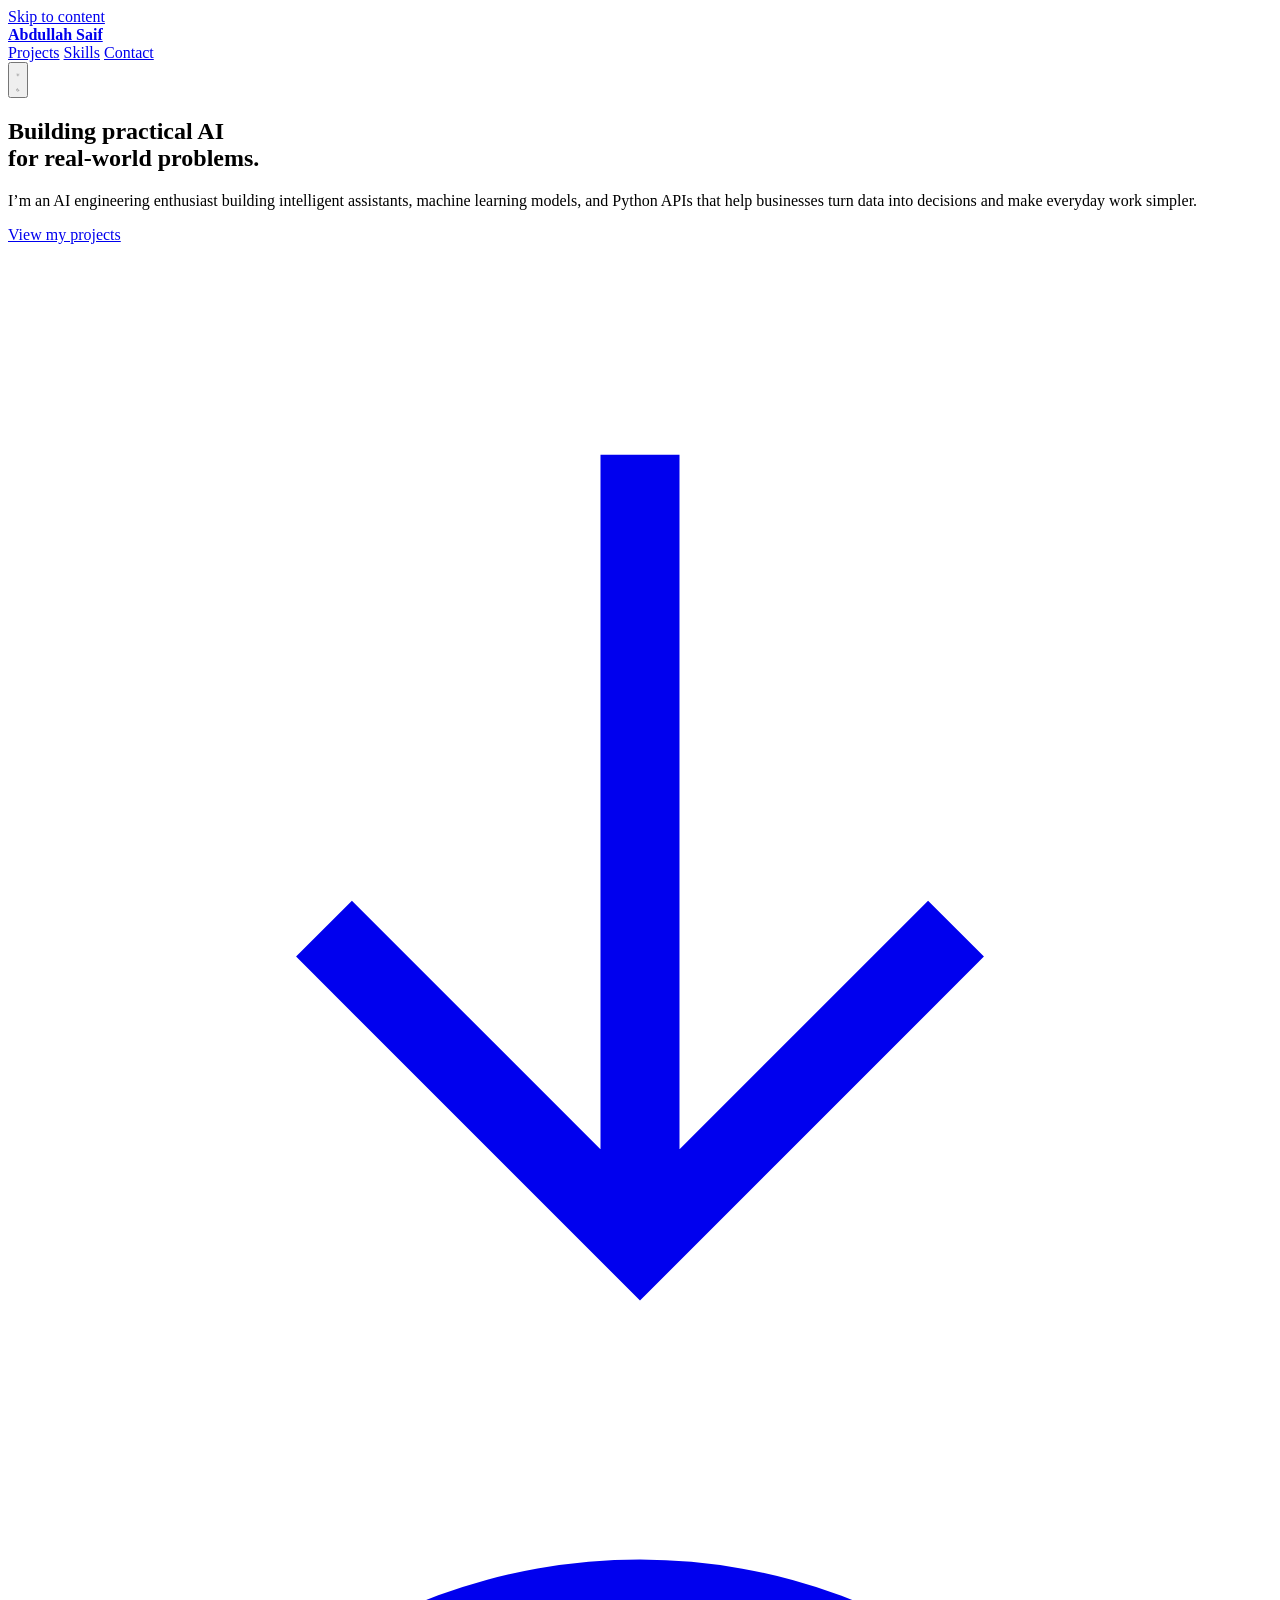
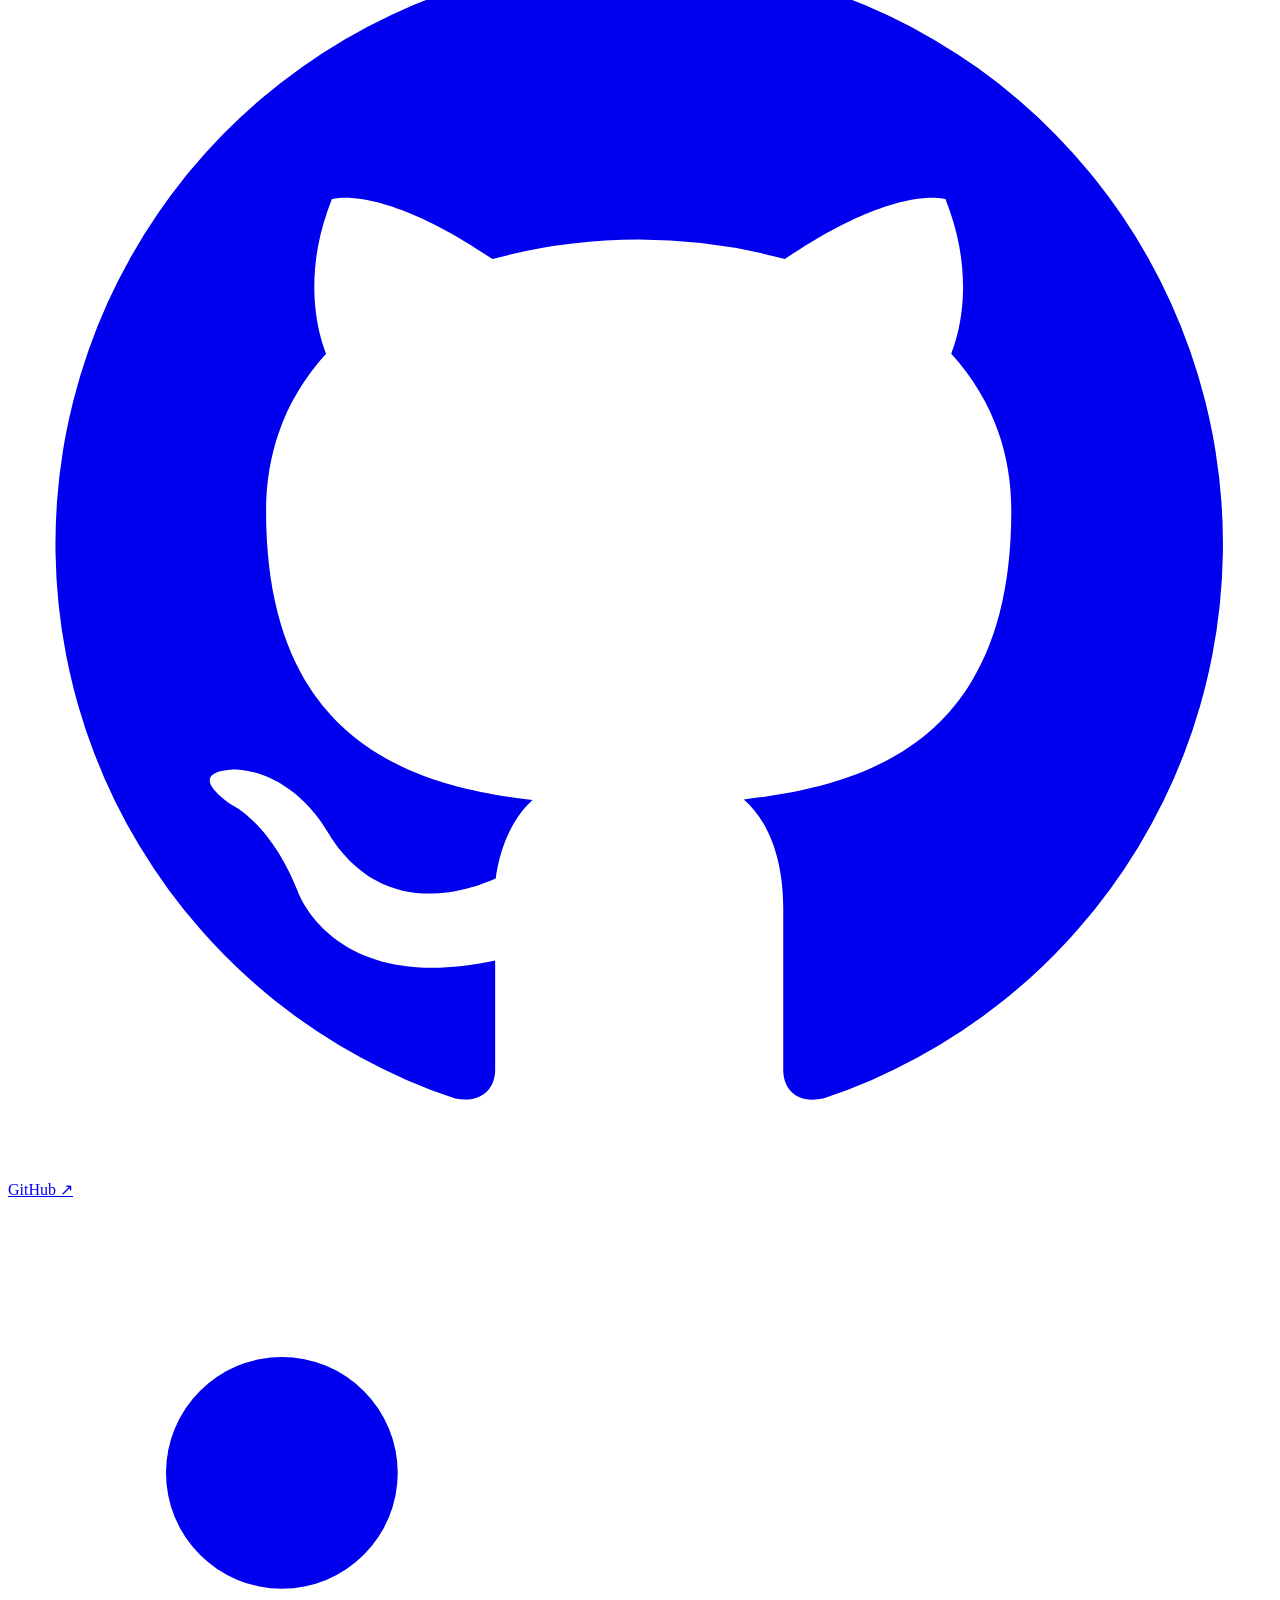
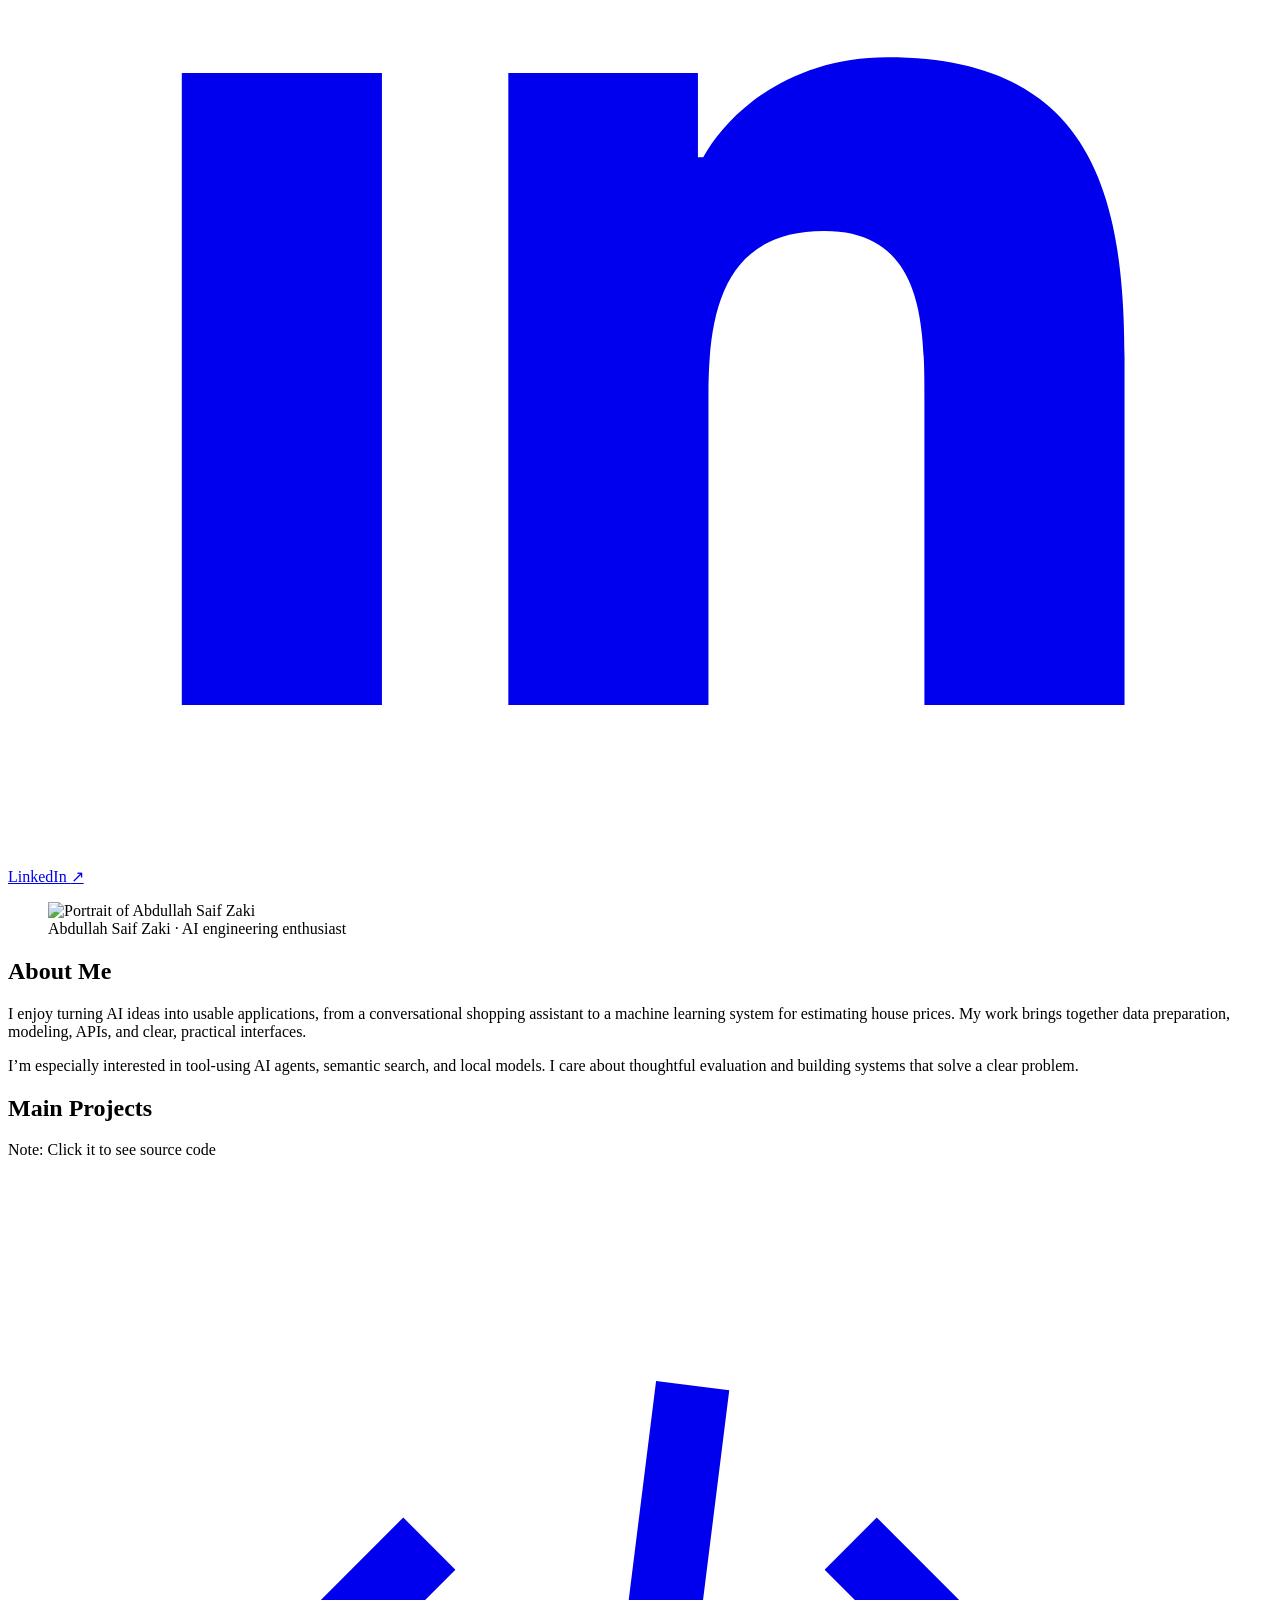
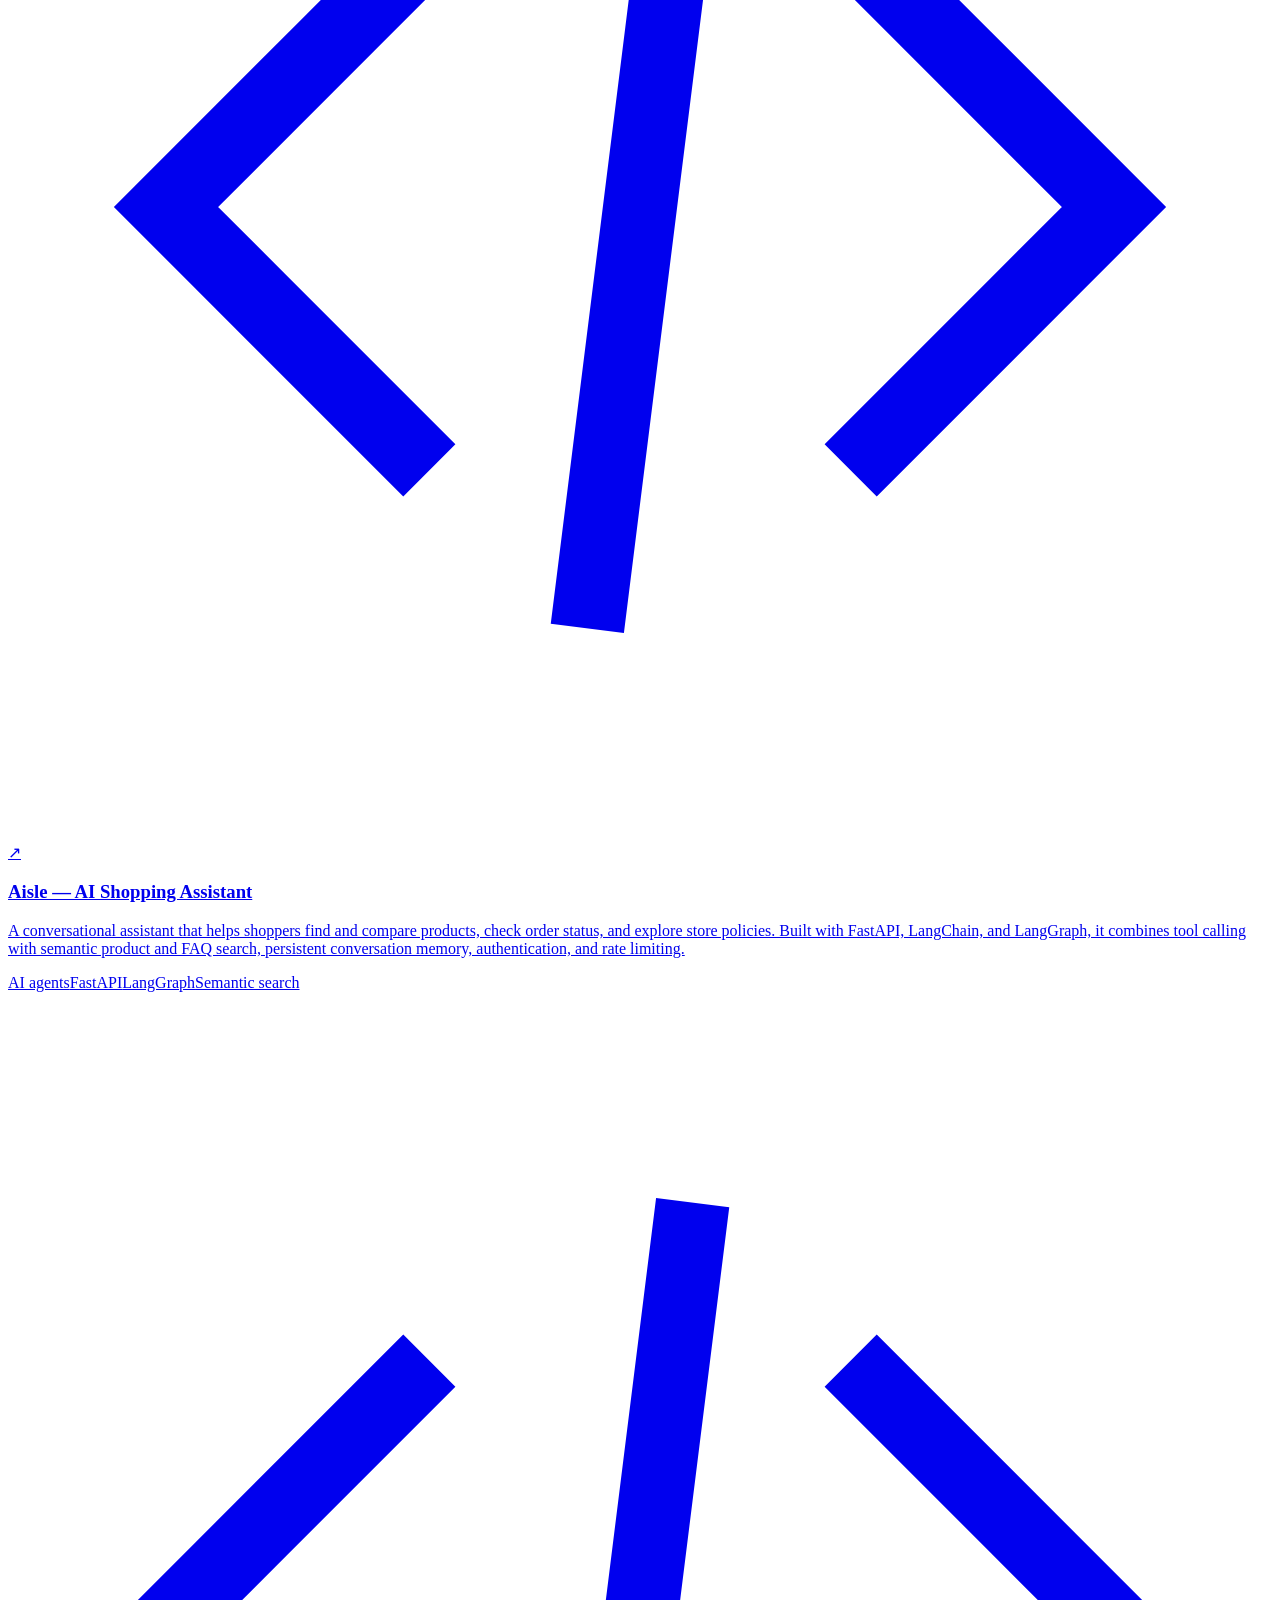
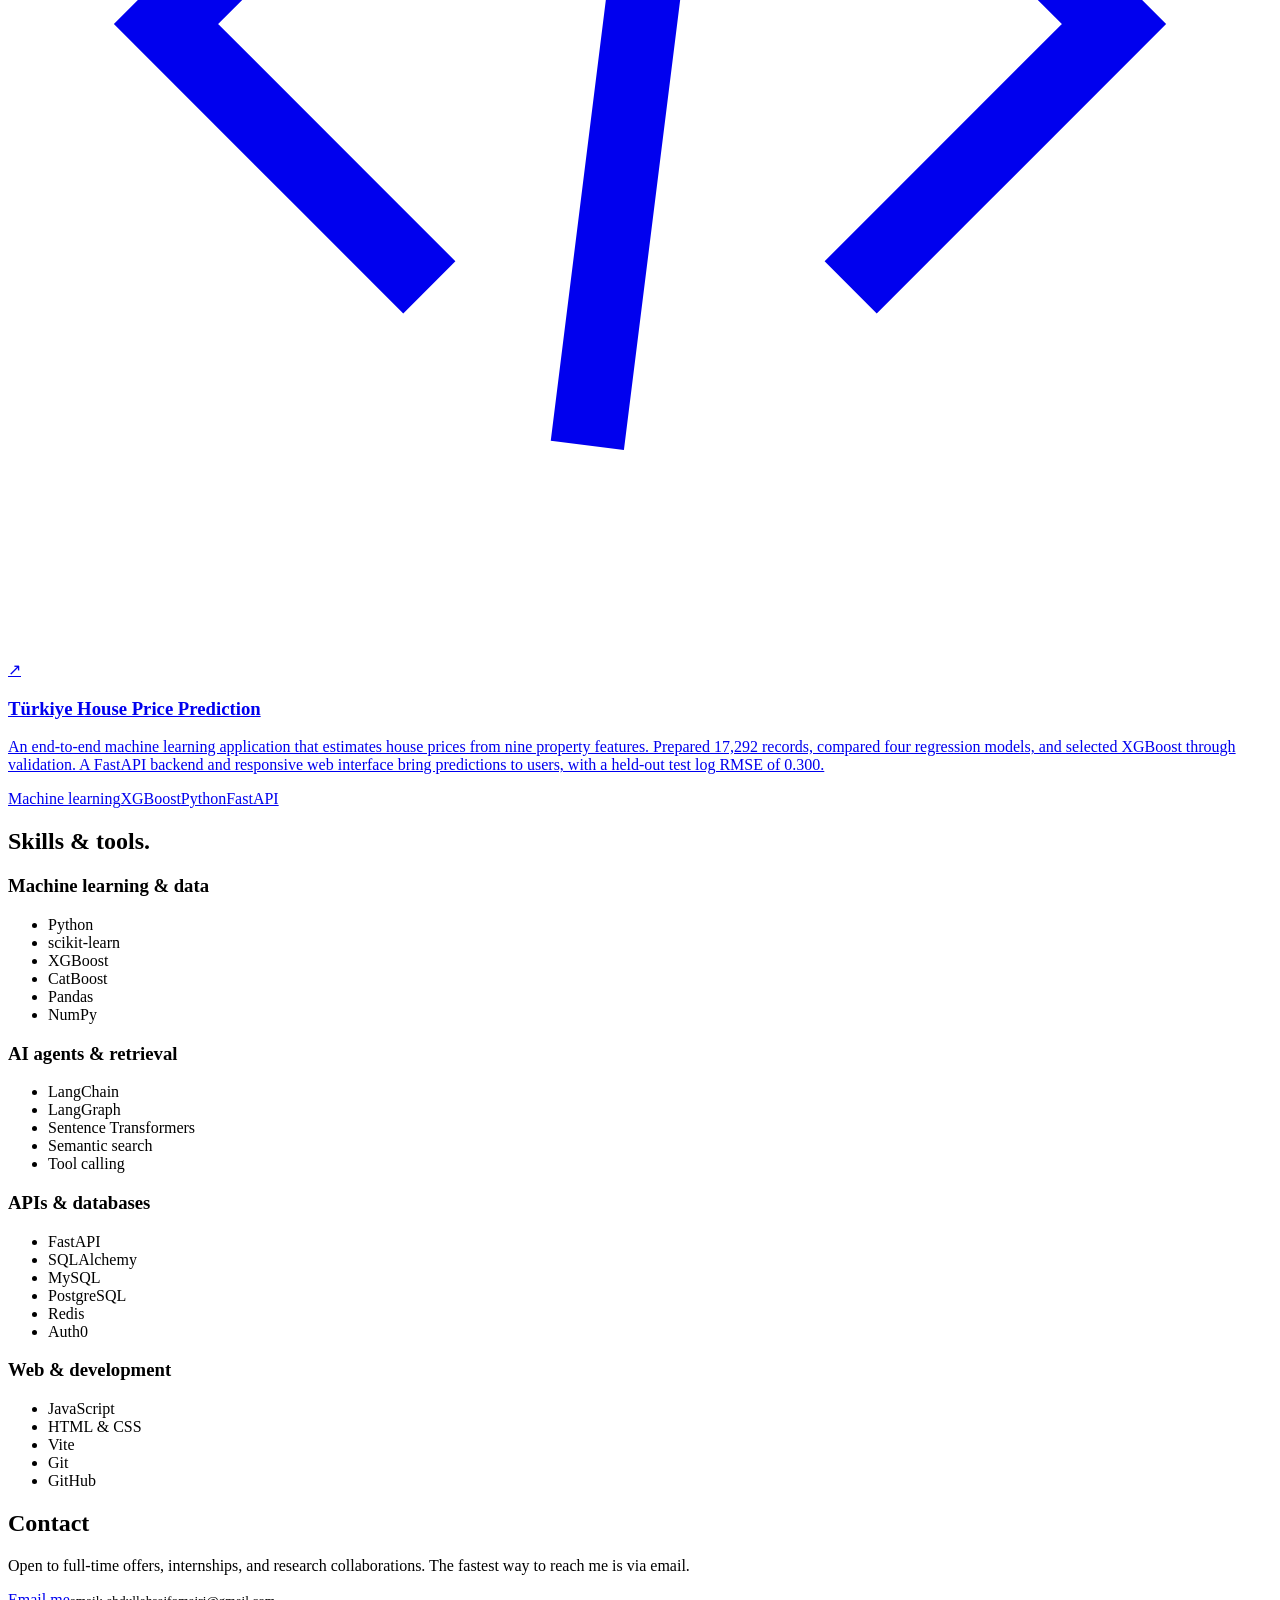
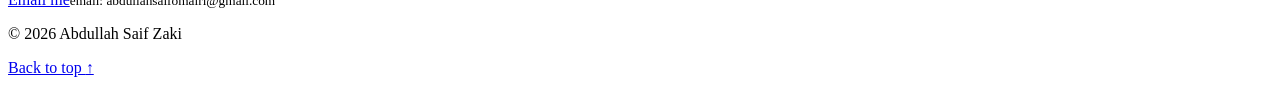
==== index.html @ 5b0a6642 "Add files via upload" ====
<!doctype html>
<html lang="en">
<head>
  <meta charset="utf-8">
  <meta name="viewport" content="width=device-width, initial-scale=1">
  <meta name="theme-color" content="#ffffff">
  <meta name="description" content="Abdullah Saif Zaki — AI engineering enthusiast building intelligent assistants, machine learning models, and Python APIs.">
  <title>Abdullah Saif Zaki — AI Engineering Portfolio</title>
  <link rel="icon" type="image/svg+xml" href="./assets/favicon.svg">
  <link rel="stylesheet" href="./styles.css">
  <script src="./portfolio.js" defer></script>
  <script src="./app.js" defer></script>
</head>
<body>
  <a class="skip-link" href="#main">Skip to content</a>
  <header class="site-header">
    <div class="container header-inner">
      <a class="identity" href="#home" aria-label="Portfolio home">
        <span class="identity-caption"><strong id="header-name">Abdullah Saif</strong></span>
      </a>
      <nav aria-label="Main navigation">
        <a href="#projects">Projects</a>
        <a href="#skills">Skills</a>
        <a href="#contact">Contact</a>
      </nav>
      <button class="theme-toggle" type="button" aria-label="Switch to dark theme" aria-pressed="false">
        <svg class="sun" viewBox="0 0 24 24" fill="none" stroke="currentColor" stroke-width="1.5" aria-hidden="true"><circle cx="12" cy="12" r="4"/><path d="M12 2v2m0 16v2M2 12h2m16 0h2M5 5l1.5 1.5m11 11L19 19M5 19l1.5-1.5m11-11L19 5"/></svg>
        <svg class="moon" viewBox="0 0 24 24" fill="none" stroke="currentColor" stroke-width="1.5" aria-hidden="true"><path d="M20 14A8.5 8.5 0 0 1 10 4a8.5 8.5 0 1 0 10 10Z"/></svg>
      </button>
    </div>
  </header>
  <main id="main">
    <section class="hero container" id="home" aria-labelledby="hero-title">
      <div class="hero-copy">
        <h1 id="hero-title">Building practical AI<br><span class="hero-highlight">for real-world problems.</span></h1>
        <p class="hero-intro" id="introduction">I’m an AI engineering enthusiast building intelligent assistants, machine learning models, and Python APIs that help businesses turn data into decisions and make everyday work simpler.</p>
        <div class="hero-actions">
          <a class="button button-primary" href="#projects">View my projects <svg viewBox="0 0 24 24" fill="none" stroke="currentColor" stroke-width="1.5" aria-hidden="true"><path d="M12 4v15m-6-6 6 6 6-6"/></svg></a>
          <a class="social-link" data-link="github" href="https://github.com/AbdullahSaifZaki" target="_blank" rel="noopener noreferrer"><svg viewBox="0 0 24 24" fill="currentColor" aria-hidden="true"><path d="M12 .9a11.1 11.1 0 0 0-3.51 21.63c.55.1.76-.24.76-.54v-2.08c-3.09.67-3.75-1.32-3.75-1.32-.51-1.29-1.24-1.63-1.24-1.63-1.01-.7.08-.68.08-.68 1.11.08 1.7 1.14 1.7 1.14.99 1.7 2.59 1.21 3.22.93.1-.72.39-1.21.7-1.49-2.47-.28-5.06-1.23-5.06-5.49 0-1.21.43-2.2 1.14-2.98-.11-.28-.5-1.41.11-2.94 0 0 .93-.3 3.05 1.14a10.6 10.6 0 0 1 5.55 0c2.12-1.44 3.05-1.14 3.05-1.14.61 1.53.22 2.66.11 2.94.71.78 1.14 1.77 1.14 2.98 0 4.28-2.6 5.2-5.08 5.48.4.34.75 1.02.75 2.06v3.08c0 .3.2.65.76.54A11.1 11.1 0 0 0 12 .9Z"/></svg>GitHub <span aria-hidden="true">↗</span></a>
          <a class="social-link" data-link="linkedin" href="https://www.linkedin.com/in/abdullah-saif-7bb155397/" target="_blank" rel="noopener noreferrer"><svg viewBox="0 0 24 24" fill="currentColor" aria-hidden="true"><path d="M5.2 3a2.2 2.2 0 1 1 0 4.4 2.2 2.2 0 0 1 0-4.4ZM3.3 9h3.8v12H3.3V9Zm6.2 0h3.6v1.6h.1c.5-.9 1.7-1.9 3.5-1.9 3.8 0 4.5 2.5 4.5 5.7V21h-3.8v-5.8c0-1.4 0-3.2-1.9-3.2s-2.2 1.5-2.2 3.1V21H9.5V9Z"/></svg>LinkedIn <span aria-hidden="true">↗</span></a>
        </div>
      </div>
    </section>
    <section class="about-section" id="about" aria-labelledby="about-title">
      <div class="container about-inner">
      <figure class="portrait-wrap">
        <div class="portrait-frame"><img id="portrait" src="./assets/portrait.png" width="1453" height="1521" alt="Portrait of Abdullah Saif Zaki" fetchpriority="high"></div>
        <figcaption><span class="portrait-dot" aria-hidden="true"></span><span id="portrait-caption">Abdullah Saif Zaki · AI engineering enthusiast</span></figcaption>
      </figure>
        <div class="about-content"><h2 id="about-title">About Me</h2><div class="about-copy" id="about-copy"><p>I enjoy turning AI ideas into usable applications, from a conversational shopping assistant to a machine learning system for estimating house prices. My work brings together data preparation, modeling, APIs, and clear, practical interfaces.</p><p>I’m especially interested in tool-using AI agents, semantic search, and local models. I care about thoughtful evaluation and building systems that solve a clear problem.</p></div></div></div>
    </section>
    <section class="projects-section section container" id="projects" aria-labelledby="projects-title">
      <div class="section-heading"><div><h2 id="projects-title">Main Projects</h2><p class="project-note">Note: Click it to see source code</p></div></div>
      <div class="project-grid" id="project-grid">
        <a class="project-card" href="https://github.com/AbdullahSaifZaki/Aisle_e_commerce_assistant" target="_blank" rel="noopener noreferrer" aria-label="Aisle — AI Shopping Assistant — view repository on GitHub (opens in a new tab)"><div class="card-top"><span class="project-icon" aria-hidden="true"><svg viewBox="0 0 24 24" fill="none" stroke="currentColor" stroke-width="1.4"><path d="m8 7-5 5 5 5m8-10 5 5-5 5m-3-13-2 16"/></svg></span><span class="card-arrow" aria-hidden="true">↗</span></div><h3>Aisle — AI Shopping Assistant</h3><p>A conversational assistant that helps shoppers find and compare products, check order status, and explore store policies. Built with FastAPI, LangChain, and LangGraph, it combines tool calling with semantic product and FAQ search, persistent conversation memory, authentication, and rate limiting.</p><div class="tags"><span class="tag">AI agents</span><span class="tag">FastAPI</span><span class="tag">LangGraph</span><span class="tag">Semantic search</span></div></a>
        <a class="project-card" href="https://github.com/AbdullahSaifZaki/house_prices_predictor_ML" target="_blank" rel="noopener noreferrer" aria-label="Türkiye House Price Prediction — view repository on GitHub (opens in a new tab)"><div class="card-top"><span class="project-icon" aria-hidden="true"><svg viewBox="0 0 24 24" fill="none" stroke="currentColor" stroke-width="1.4"><path d="m8 7-5 5 5 5m8-10 5 5-5 5m-3-13-2 16"/></svg></span><span class="card-arrow" aria-hidden="true">↗</span></div><h3>Türkiye House Price Prediction</h3><p>An end-to-end machine learning application that estimates house prices from nine property features. Prepared 17,292 records, compared four regression models, and selected XGBoost through validation. A FastAPI backend and responsive web interface bring predictions to users, with a held-out test log RMSE of 0.300.</p><div class="tags"><span class="tag">Machine learning</span><span class="tag">XGBoost</span><span class="tag">Python</span><span class="tag">FastAPI</span></div></a>
      </div>
    </section>
    <section class="skills-section section" id="skills" aria-labelledby="skills-title">
      <div class="container"><div class="section-heading"><div><h2 id="skills-title">Skills & tools<span class="accent">.</span></h2></div></div><div class="skills-grid" id="skills-grid"><div class="skill-group"><h3>Machine learning &amp; data</h3><ul><li>Python</li><li>scikit-learn</li><li>XGBoost</li><li>CatBoost</li><li>Pandas</li><li>NumPy</li></ul></div><div class="skill-group"><h3>AI agents &amp; retrieval</h3><ul><li>LangChain</li><li>LangGraph</li><li>Sentence Transformers</li><li>Semantic search</li><li>Tool calling</li></ul></div><div class="skill-group"><h3>APIs &amp; databases</h3><ul><li>FastAPI</li><li>SQLAlchemy</li><li>MySQL</li><li>PostgreSQL</li><li>Redis</li><li>Auth0</li></ul></div><div class="skill-group"><h3>Web &amp; development</h3><ul><li>JavaScript</li><li>HTML &amp; CSS</li><li>Vite</li><li>Git</li><li>GitHub</li></ul></div></div></div>
    </section>
    <section class="contact-section section container" id="contact" aria-labelledby="contact-title">
      <div class="contact-panel">
        <h2 id="contact-title">Contact</h2>
        <p id="contact-note">Open to full-time offers, internships, and research collaborations. The fastest way to reach me is via email.</p>
        <div class="contact-actions"><a class="button button-primary" id="email-link" href="mailto:abdullahsaifomairi@gmail.com">Email me</a><small class="contact-email" id="contact-email">email: abdullahsaifomairi@gmail.com</small></div>
      </div>
    </section>
  </main>
  <footer class="container site-footer"><p>© <span id="year">2026</span> <span id="footer-name">Abdullah Saif Zaki</span></p><a href="#home">Back to top <span aria-hidden="true">↑</span></a></footer>
  <noscript><p class="container">Enable JavaScript to use the light and dark theme switch.</p></noscript>
</body>
</html>
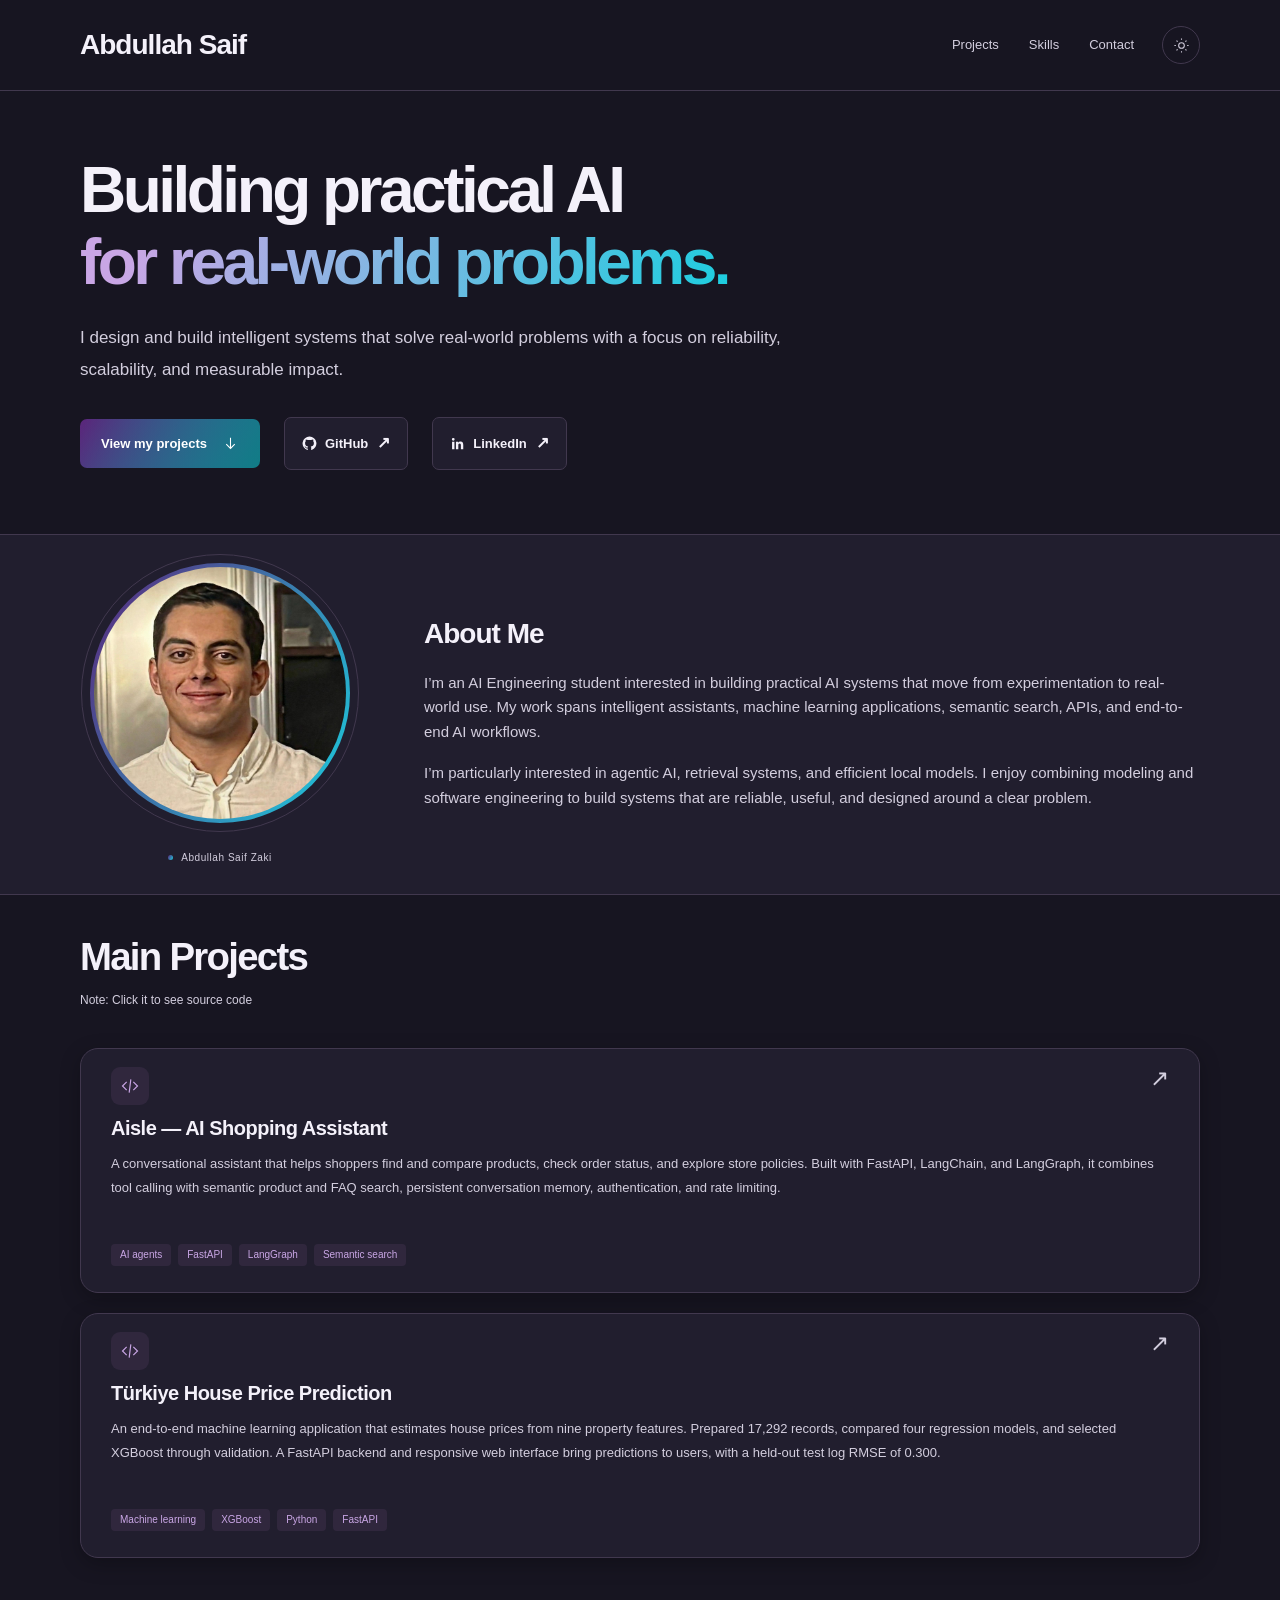
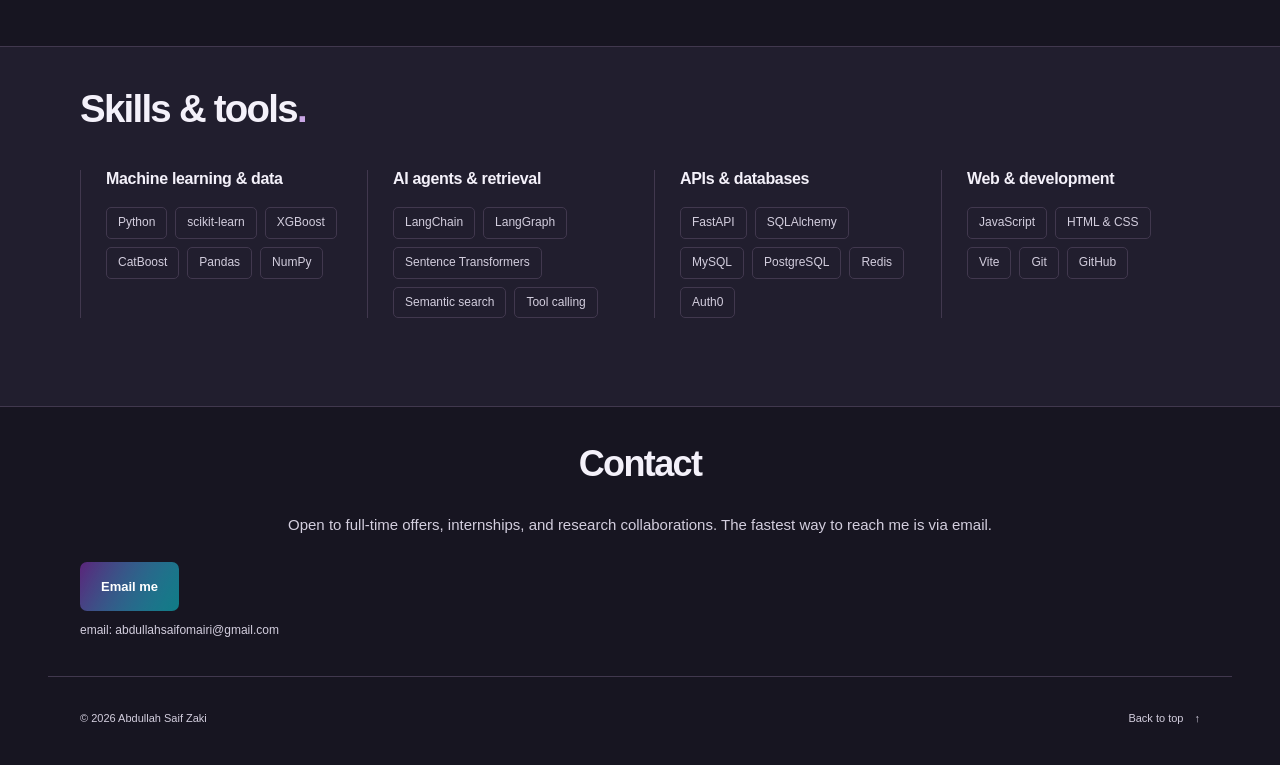
==== commit 3025f7fd: "style: tighten cards and default to dark theme" ====
--- a/index.html
+++ b/index.html
@@ -1,9 +1,9 @@
 <!doctype html>
-<html lang="en">
+<html lang="en" data-theme="dark">
 <head>
   <meta charset="utf-8">
   <meta name="viewport" content="width=device-width, initial-scale=1">
-  <meta name="theme-color" content="#ffffff">
+  <meta name="theme-color" content="#171521">
   <meta name="description" content="Abdullah Saif Zaki — AI engineering enthusiast building intelligent assistants, machine learning models, and Python APIs.">
   <title>Abdullah Saif Zaki — AI Engineering Portfolio</title>
   <link rel="icon" type="image/svg+xml" href="./assets/favicon.svg">
@@ -23,7 +23,7 @@
         <a href="#skills">Skills</a>
         <a href="#contact">Contact</a>
       </nav>
-      <button class="theme-toggle" type="button" aria-label="Switch to dark theme" aria-pressed="false">
+      <button class="theme-toggle" type="button" aria-label="Switch to light theme" aria-pressed="true">
         <svg class="sun" viewBox="0 0 24 24" fill="none" stroke="currentColor" stroke-width="1.5" aria-hidden="true"><circle cx="12" cy="12" r="4"/><path d="M12 2v2m0 16v2M2 12h2m16 0h2M5 5l1.5 1.5m11 11L19 19M5 19l1.5-1.5m11-11L19 5"/></svg>
         <svg class="moon" viewBox="0 0 24 24" fill="none" stroke="currentColor" stroke-width="1.5" aria-hidden="true"><path d="M20 14A8.5 8.5 0 0 1 10 4a8.5 8.5 0 1 0 10 10Z"/></svg>
       </button>
--- a/styles.css
+++ b/styles.css
@@ -0,0 +1,186 @@
+:root {
+  color-scheme: light;
+  --page: #ffffff;
+  --surface: #ffffff;
+  --ink: #242331;
+  --muted: #464553;
+  --accent: #5b247a;
+  --cyan: #1bcedf;
+  --gradient: linear-gradient(120deg, #5b247a 0%, #1bcedf 100%);
+  --text-gradient: linear-gradient(120deg, #5b247a 10%, #157b88 100%);
+  --button-gradient: linear-gradient(120deg, transparent 0%, rgb(0 0 0 / 40%) 100%), var(--gradient);
+  --soft: #f4f0f8;
+  --line: #e6e3ed;
+  --radius: 18px;
+  --content: 1120px;
+  --section-space: 88px;
+  --body-font: "Avenir Next", Avenir, "Segoe UI", Arial, sans-serif;
+}
+:root[data-theme="dark"] {
+  color-scheme: dark;
+  --page: #171521;
+  --surface: #211e2e;
+  --ink: #f4f1fa;
+  --muted: #d3cede;
+  --accent: #c9a6e5;
+  --text-gradient: linear-gradient(120deg, #c9a6e5 10%, #1bcedf 100%);
+  --soft: #30273d;
+  --line: #41384e;
+}
+*, *::before, *::after { box-sizing: border-box; }
+html { scroll-behavior: smooth; scroll-padding-top: 100px; }
+body { margin: 0; background: var(--page); color: var(--ink); font: 16px/1.65 var(--body-font); -webkit-font-smoothing: antialiased; }
+button, a { -webkit-tap-highlight-color: transparent; }
+a { color: inherit; text-decoration: none; }
+button { font: inherit; }
+button, a[href] { cursor: pointer; }
+a[aria-disabled="true"] { opacity: .55; cursor: default; }
+button:active, .button[href]:active { transform: translateY(1px); }
+::selection { background: var(--accent); color: var(--page); }
+:focus-visible { outline: 3px solid var(--accent); outline-offset: 5px; border-radius: 4px; }
+svg { display: block; width: 20px; height: 20px; flex-shrink: 0; }
+p, h1, h2, h3, figure { margin: 0; }
+h1, h2, h3 { font-weight: 600; line-height: 1.15; }
+[hidden] { display: none !important; }
+.container { max-width: calc(var(--content) + 64px); padding-inline: 32px; margin-inline: auto; }
+.skip-link { position: fixed; top: 12px; left: 12px; background: var(--accent); color: var(--page); padding: 12px 20px; transform: translateY(-160%); z-index: 20; }
+.skip-link:focus { transform: translateY(0); }
+.site-header { border-bottom: 1px solid var(--line); position: sticky; top: 0; z-index: 10; background: var(--page); }
+.header-inner { display: flex; align-items: center; min-height: 90px; gap: 28px; }
+.identity { display: flex; align-items: center; gap: 14px; margin-right: auto; }
+.monogram { font-size: 26px; letter-spacing: -2px; font-weight: 700; color: var(--accent); min-width: 38px; }
+.monogram { background: var(--text-gradient); -webkit-background-clip: text; background-clip: text; color: transparent; }
+.monogram span { color: inherit; }
+.identity-caption { display: flex; flex-direction: column; line-height: 1.5; }
+.identity-caption strong { font-family: var(--body-font); font-size: 28px; font-weight: 700; line-height: 1.15; letter-spacing: -.035em; }
+.identity-caption > span { font-size: 11px; color: var(--muted); letter-spacing: .04em; }
+nav { display: flex; align-items: center; gap: 30px; }
+nav a { font-size: 13px; color: var(--muted); padding-block: 10px; transition: color .2s; }
+nav a:hover, .text-link[href]:hover, .social-link[href]:hover { color: var(--accent); }
+.theme-toggle { display: grid; place-items: center; width: 38px; height: 38px; padding: 0; color: var(--muted); background: transparent; border: 1px solid var(--line); border-radius: 50%; transition: background .2s; }
+.theme-toggle:hover { background: var(--soft); }
+.theme-toggle svg { width: 17px; height: 17px; }
+.sun { display: none; }
+:root[data-theme="dark"] .sun { display: block; }
+:root[data-theme="dark"] .moon { display: none; }
+.hero { padding-top: 64px; padding-bottom: 64px; }
+.hero-copy { max-width: 960px; }
+.hero h1 { margin-top: 0; }
+.eyebrow { display: flex; align-items: center; gap: 10px; font-size: 11px; letter-spacing: .13em; font-weight: 600; text-transform: uppercase; color: var(--muted); }
+.small-line { display: inline-block; width: 26px; height: 1px; background: var(--accent); }
+h1 { font-size: clamp(46px, 5vw, 65px); letter-spacing: -.055em; margin-top: 25px; line-height: 1.12; }
+.hero-highlight { color: var(--accent); background: var(--text-gradient); -webkit-background-clip: text; background-clip: text; color: transparent; }
+.accent { color: var(--accent); }
+.hero-intro { max-width: 740px; font-size: 17px; color: var(--muted); line-height: 1.85; margin-top: 24px; }
+.hero-actions { display: flex; align-items: center; flex-wrap: wrap; gap: 24px; margin-top: 32px; }
+.button { display: inline-flex; align-items: center; justify-content: center; gap: 15px; min-height: 49px; padding: 12px 21px; border-radius: 7px; font-size: 13px; font-weight: 600; transition: background .2s, transform .2s; }
+.button-primary { background: var(--button-gradient); color: #ffffff; }
+.button-primary[href]:hover { transform: translateY(-2px); box-shadow: 0 6px 18px rgb(91 36 122 / 18%); }
+.button svg { width: 17px; height: 17px; }
+.social-link { display: inline-flex; align-items: center; justify-content: center; gap: 8px; min-height: 49px; padding: 12px 17px; border: 1px solid var(--line); border-radius: 7px; background: var(--surface); font-size: 13px; font-weight: 600; transition: background .2s, color .2s, border-color .2s, transform .2s; }
+.social-link[href]:hover, .social-link[href]:focus-visible { background: var(--button-gradient); color: #ffffff; border-color: transparent; transform: translateY(-2px); }
+.social-link[href]:active { transform: translateY(1px); }
+.social-link svg { width: 15px; height: 15px; }
+.social-link > span { margin-left: 1px; font-size: 16px; }
+.portrait-wrap { width: 100%; max-width: 260px; justify-self: center; }
+.portrait-frame { aspect-ratio: 1; border-radius: 50%; padding: 4px; background: var(--gradient); position: relative; }
+.portrait-frame::after { content: ""; position: absolute; inset: -9px; border: 1px solid var(--line); border-radius: inherit; }
+.portrait-frame img { width: 100%; height: 100%; display: block; border-radius: inherit; object-fit: cover; object-position: center 42%; }
+figcaption { display: flex; justify-content: center; align-items: center; gap: 8px; margin-top: 27px; font-size: 10px; letter-spacing: .055em; color: var(--muted); }
+.portrait-dot { width: 5px; height: 5px; background: var(--gradient); border-radius: 50%; }
+.section { padding-block: var(--section-space); }
+.about-section { border-block: 1px solid var(--line); background: var(--surface); padding-block: 28px; }
+.about-inner { display: grid; grid-template-columns: 280px minmax(0, 1fr); align-items: center; gap: 64px; }
+.about-inner h2 { font-size: 28px; letter-spacing: -.035em; margin-top: 0; }
+.about-content .about-copy { margin-top: 20px; }
+.about-copy { color: var(--muted); font-size: 15px; }
+.about-copy p + p { margin-top: 16px; }
+.projects-section { border-top: 1px solid var(--line); padding-top: clamp(28px, 4vw, 40px); }
+#projects-title, #skills-title { margin-top: 0; }
+.about-section:not([hidden]) + .projects-section { border-top: 0; }
+.section-heading { display: flex; align-items: end; justify-content: space-between; gap: 30px; }
+h2 { font-size: clamp(31px, 3vw, 40px); letter-spacing: -.045em; margin-top: 13px; }
+.project-note { color: var(--muted); font-size: 12px; line-height: 1.6; margin-top: 12px; }
+.text-link { display: inline-flex; align-items: center; gap: 9px; font-size: 12px; white-space: nowrap; padding-bottom: 5px; }
+.text-link span { font-size: 19px; }
+.section-description { color: var(--muted); font-size: 14px; margin-top: 20px; }
+.project-grid { display: grid; grid-template-columns: minmax(0, 1fr); gap: 20px; margin-top: 38px; }
+.project-card { display: flex; flex-direction: column; padding: 18px 30px 26px; background: var(--surface); border: 1px solid var(--line); border-radius: var(--radius); min-height: 245px; box-shadow: 0 6px 20px rgb(36 35 49 / 10%); transition: border-color .2s, transform .2s, box-shadow .2s; }
+.project-card:hover { border-color: var(--accent); transform: translateY(-3px); box-shadow: 0 12px 28px rgb(36 35 49 / 15%); }
+.card-top { display: flex; justify-content: space-between; align-items: start; gap: 15px; }
+.project-icon { display: grid; place-items: center; width: 38px; height: 38px; background: var(--soft); color: var(--accent); border-radius: 9px; }
+.card-arrow { font-size: 23px; color: var(--muted); font-weight: 400; line-height: 1; transition: color .2s, transform .2s; }
+[data-theme="dark"] .project-card { box-shadow: 0 6px 20px rgb(0 0 0 / 25%); }
+[data-theme="dark"] .project-card:hover { box-shadow: 0 12px 28px rgb(0 0 0 / 35%); }
+.project-card:hover .card-arrow { transform: translate(2px, -2px); color: var(--accent); }
+.project-card h3 { margin-top: 12px; font-size: 20px; letter-spacing: -.025em; overflow-wrap: anywhere; }
+.project-card p { color: var(--muted); font-size: 13px; line-height: 1.8; margin-top: 12px; margin-bottom: 24px; }
+.tags { display: flex; flex-wrap: wrap; gap: 7px; margin-top: auto; }
+.tag { font-size: 10px; font-weight: 500; border-radius: 4px; padding: 3px 9px; color: var(--accent); background: var(--soft); }
+.empty-state { grid-column: 1 / -1; display: flex; align-items: center; flex-direction: column; justify-content: center; min-height: 235px; border: 1px dashed var(--line); border-radius: var(--radius); text-align: center; padding: 32px; background: var(--surface); }
+.empty-state > svg { color: var(--accent); width: 30px; height: 30px; margin-bottom: 20px; }
+.empty-state h3 { font-size: 19px; }
+.empty-state p { margin-top: 10px; font-size: 13px; color: var(--muted); }
+.skills-section { background: var(--surface); border-block: 1px solid var(--line); padding-top: clamp(28px, 4vw, 40px); }
+.skills-grid { display: grid; grid-template-columns: repeat(4, minmax(0, 1fr)); gap: 28px; margin-top: 38px; }
+.skills-grid > .section-description { grid-column: 1 / -1; margin-top: 0; }
+.skill-group { border-left: 1px solid var(--line); padding-left: 25px; }
+.skill-group h3 { font-size: 16px; letter-spacing: -.02em; margin-bottom: 19px; }
+.skill-group ul { display: flex; flex-wrap: wrap; list-style: none; margin: 0; padding: 0; gap: 8px; }
+.skill-group li { border: 1px solid var(--line); border-radius: 5px; padding: 5px 11px; font-size: 12px; color: var(--muted); }
+.contact-section { padding-block: 36px; }
+.contact-panel h2 { margin-top: 0; font-size: clamp(28px, 3vw, 36px); text-align: center; }
+.contact-panel p { font-size: 15px; color: var(--muted); margin-top: 26px; text-align: center; line-height: 1.8; }
+.contact-actions { margin-top: 24px; }
+.contact-email { display: block; margin-top: 10px; color: var(--muted); font-size: 12px; line-height: 1.6; overflow-wrap: anywhere; }
+.site-footer { display: flex; justify-content: space-between; align-items: center; gap: 20px; padding-top: 24px; padding-bottom: 30px; border-top: 1px solid var(--line); font-size: 11px; color: var(--muted); }
+.site-footer a { padding-block: 8px; }
+.site-footer a span { margin-left: 8px; }
+@media (min-width: 1600px) { .hero { padding-block: 80px; } }
+@media (max-width: 960px) {
+  .about-inner { grid-template-columns: 240px minmax(0, 1fr); gap: 36px; }
+  .hero-actions { gap: 18px; }
+  .portrait-wrap { max-width: 230px; }
+  .skills-grid { grid-template-columns: repeat(2, minmax(0, 1fr)); gap: 30px; }
+}
+@media (max-width: 680px) {
+  :root { --section-space: 58px; }
+  .container { padding-inline: 24px; }
+  .header-inner { min-height: 75px; gap: 16px; flex-wrap: wrap; padding-top: 12px; padding-bottom: 12px; }
+  .identity-caption > span { font-size: 10px; }
+  .identity-caption strong { font-size: 24px; white-space: nowrap; }
+  .monogram { font-size: 24px; }
+  nav { order: 3; width: 100%; justify-content: center; gap: 35px; border-top: 1px solid var(--line); padding-top: 6px; }
+  nav a { font-size: 12px; padding-block: 4px; }
+  html { scroll-padding-top: 140px; }
+  .hero { padding-top: 44px; padding-bottom: 44px; }
+  h1 { font-size: 47px; margin-top: 18px; }
+  .hero-intro { font-size: 15px; line-height: 1.8; margin-top: 22px; }
+  .hero-actions { gap: 20px; margin-top: 28px; }
+  .hero-actions .button { flex-basis: auto; max-width: none; }
+  .portrait-wrap { max-width: 255px; }
+  figcaption { margin-top: 23px; }
+  .about-inner { grid-template-columns: 1fr; gap: 34px; }
+  .about-inner h2 br { display: none; }
+  .about-section { padding-block: 24px; }
+  .about-copy { font-size: 14px; }
+  .section-heading { align-items: flex-start; flex-direction: column; gap: 17px; }
+  .section-description { margin-top: 15px; font-size: 13px; }
+  .project-grid { grid-template-columns: 1fr; margin-top: 27px; gap: 16px; }
+  .project-card { padding: 16px 25px 24px; min-height: 230px; }
+  .project-card h3 { font-size: 19px; }
+  .skills-grid { grid-template-columns: 1fr; gap: 30px; margin-top: 30px; }
+  .skill-group { padding-left: 20px; }
+  .contact-panel h2 { font-size: 30px; }
+  .site-footer { font-size: 10px; }
+}
+@media (max-width: 380px) {
+  .container { padding-inline: 20px; }
+  .hero-actions { gap: 22px; }
+  .hero-actions .button { flex-basis: 100%; }
+  h1 { font-size: 42px; }
+}
+@media (prefers-reduced-motion: reduce) {
+  html { scroll-behavior: auto; }
+  *, *::before, *::after { transition: none !important; animation: none !important; }
+}
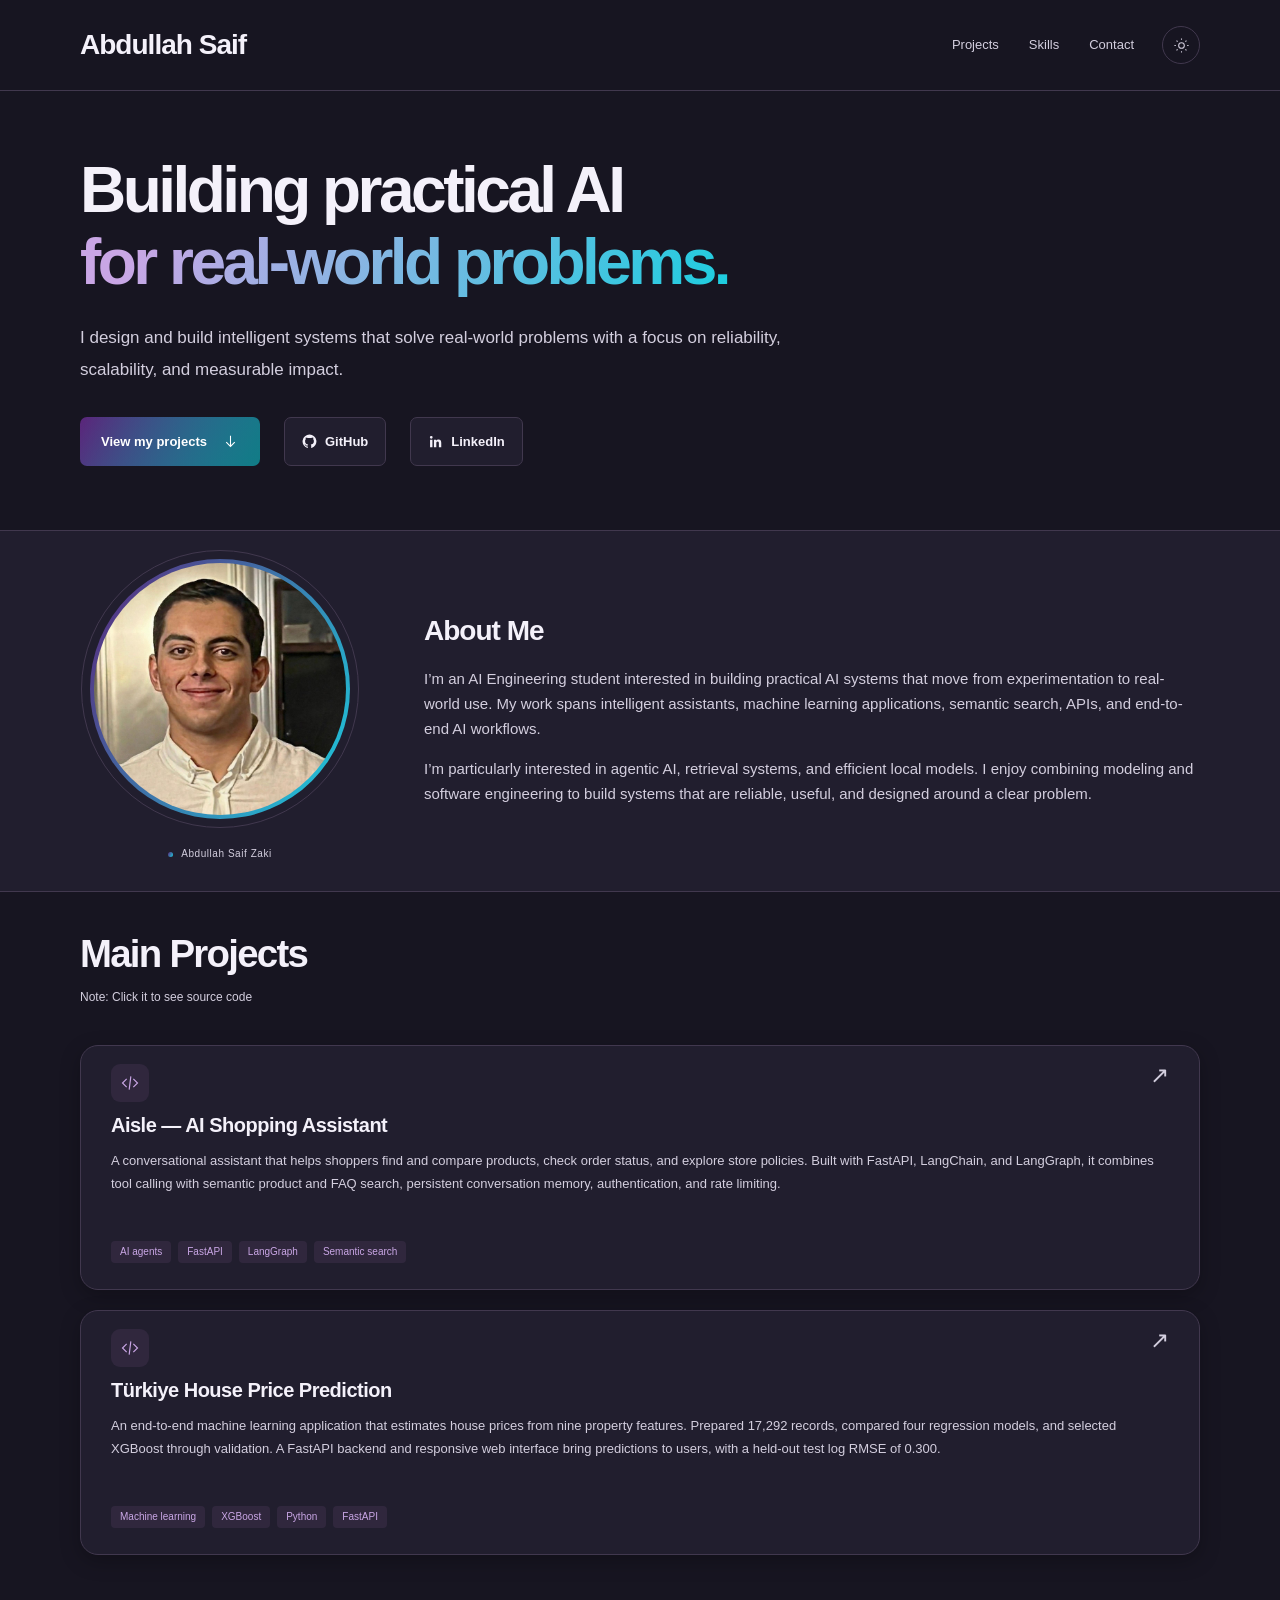
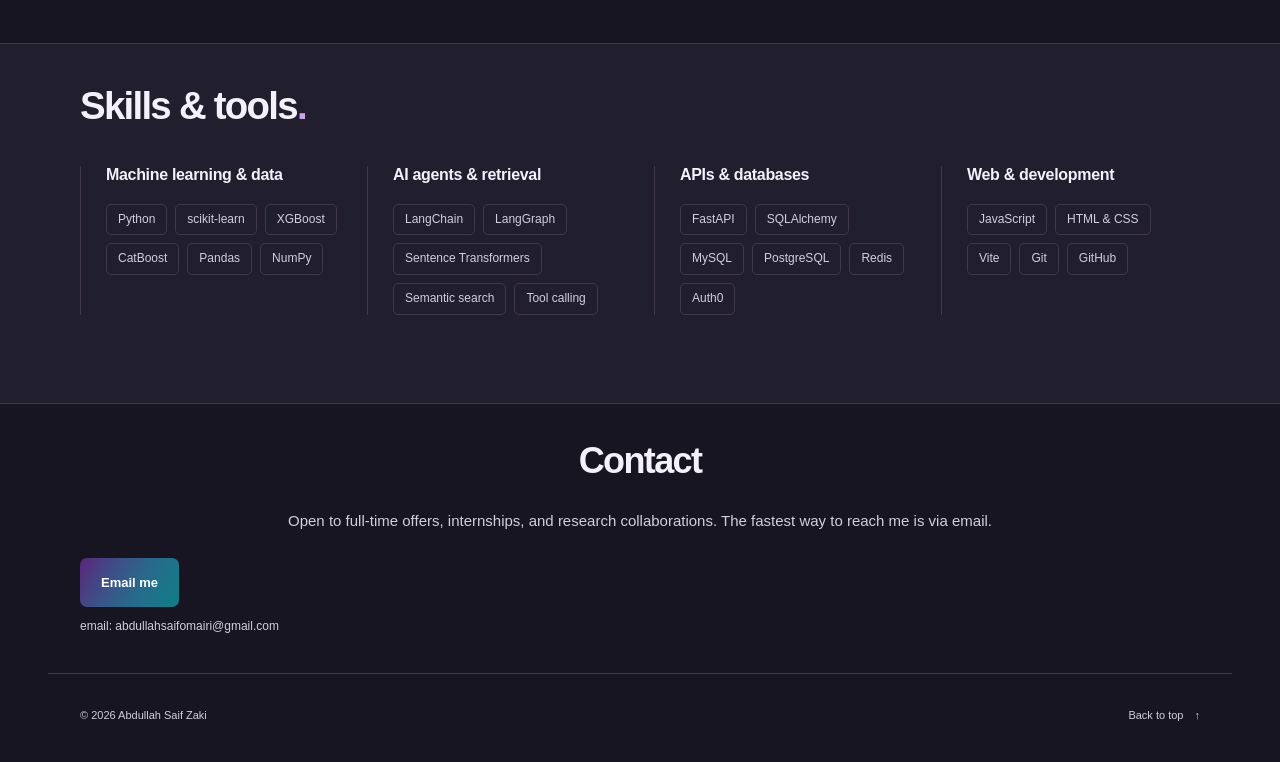
==== commit 8080562a: "style: remove social button arrows" ====
--- a/index.html
+++ b/index.html
@@ -36,8 +36,8 @@
         <p class="hero-intro" id="introduction">I’m an AI engineering enthusiast building intelligent assistants, machine learning models, and Python APIs that help businesses turn data into decisions and make everyday work simpler.</p>
         <div class="hero-actions">
           <a class="button button-primary" href="#projects">View my projects <svg viewBox="0 0 24 24" fill="none" stroke="currentColor" stroke-width="1.5" aria-hidden="true"><path d="M12 4v15m-6-6 6 6 6-6"/></svg></a>
-          <a class="social-link" data-link="github" href="https://github.com/AbdullahSaifZaki" target="_blank" rel="noopener noreferrer"><svg viewBox="0 0 24 24" fill="currentColor" aria-hidden="true"><path d="M12 .9a11.1 11.1 0 0 0-3.51 21.63c.55.1.76-.24.76-.54v-2.08c-3.09.67-3.75-1.32-3.75-1.32-.51-1.29-1.24-1.63-1.24-1.63-1.01-.7.08-.68.08-.68 1.11.08 1.7 1.14 1.7 1.14.99 1.7 2.59 1.21 3.22.93.1-.72.39-1.21.7-1.49-2.47-.28-5.06-1.23-5.06-5.49 0-1.21.43-2.2 1.14-2.98-.11-.28-.5-1.41.11-2.94 0 0 .93-.3 3.05 1.14a10.6 10.6 0 0 1 5.55 0c2.12-1.44 3.05-1.14 3.05-1.14.61 1.53.22 2.66.11 2.94.71.78 1.14 1.77 1.14 2.98 0 4.28-2.6 5.2-5.08 5.48.4.34.75 1.02.75 2.06v3.08c0 .3.2.65.76.54A11.1 11.1 0 0 0 12 .9Z"/></svg>GitHub <span aria-hidden="true">↗</span></a>
-          <a class="social-link" data-link="linkedin" href="https://www.linkedin.com/in/abdullah-saif-7bb155397/" target="_blank" rel="noopener noreferrer"><svg viewBox="0 0 24 24" fill="currentColor" aria-hidden="true"><path d="M5.2 3a2.2 2.2 0 1 1 0 4.4 2.2 2.2 0 0 1 0-4.4ZM3.3 9h3.8v12H3.3V9Zm6.2 0h3.6v1.6h.1c.5-.9 1.7-1.9 3.5-1.9 3.8 0 4.5 2.5 4.5 5.7V21h-3.8v-5.8c0-1.4 0-3.2-1.9-3.2s-2.2 1.5-2.2 3.1V21H9.5V9Z"/></svg>LinkedIn <span aria-hidden="true">↗</span></a>
+          <a class="social-link" data-link="github" href="https://github.com/AbdullahSaifZaki" target="_blank" rel="noopener noreferrer"><svg viewBox="0 0 24 24" fill="currentColor" aria-hidden="true"><path d="M12 .9a11.1 11.1 0 0 0-3.51 21.63c.55.1.76-.24.76-.54v-2.08c-3.09.67-3.75-1.32-3.75-1.32-.51-1.29-1.24-1.63-1.24-1.63-1.01-.7.08-.68.08-.68 1.11.08 1.7 1.14 1.7 1.14.99 1.7 2.59 1.21 3.22.93.1-.72.39-1.21.7-1.49-2.47-.28-5.06-1.23-5.06-5.49 0-1.21.43-2.2 1.14-2.98-.11-.28-.5-1.41.11-2.94 0 0 .93-.3 3.05 1.14a10.6 10.6 0 0 1 5.55 0c2.12-1.44 3.05-1.14 3.05-1.14.61 1.53.22 2.66.11 2.94.71.78 1.14 1.77 1.14 2.98 0 4.28-2.6 5.2-5.08 5.48.4.34.75 1.02.75 2.06v3.08c0 .3.2.65.76.54A11.1 11.1 0 0 0 12 .9Z"/></svg>GitHub</a>
+          <a class="social-link" data-link="linkedin" href="https://www.linkedin.com/in/abdullah-saif-7bb155397/" target="_blank" rel="noopener noreferrer"><svg viewBox="0 0 24 24" fill="currentColor" aria-hidden="true"><path d="M5.2 3a2.2 2.2 0 1 1 0 4.4 2.2 2.2 0 0 1 0-4.4ZM3.3 9h3.8v12H3.3V9Zm6.2 0h3.6v1.6h.1c.5-.9 1.7-1.9 3.5-1.9 3.8 0 4.5 2.5 4.5 5.7V21h-3.8v-5.8c0-1.4 0-3.2-1.9-3.2s-2.2 1.5-2.2 3.1V21H9.5V9Z"/></svg>LinkedIn</a>
         </div>
       </div>
     </section>
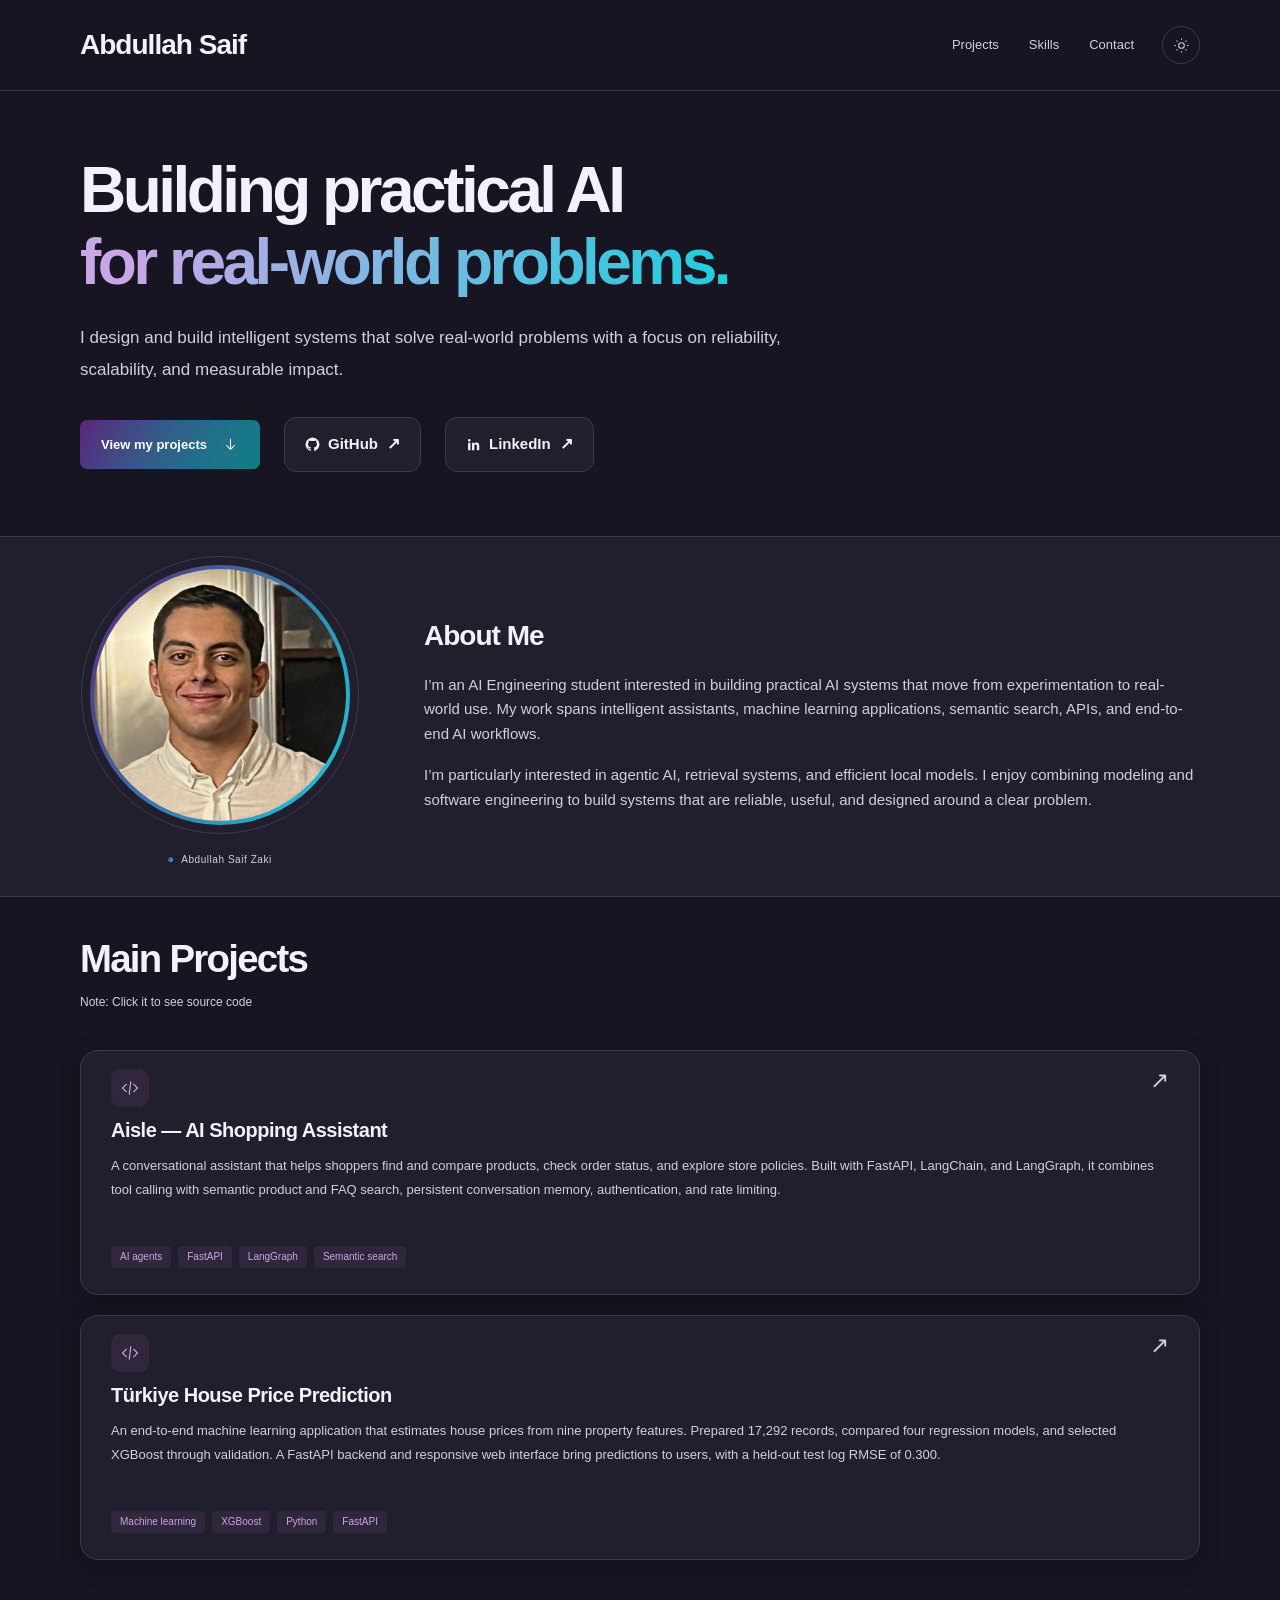
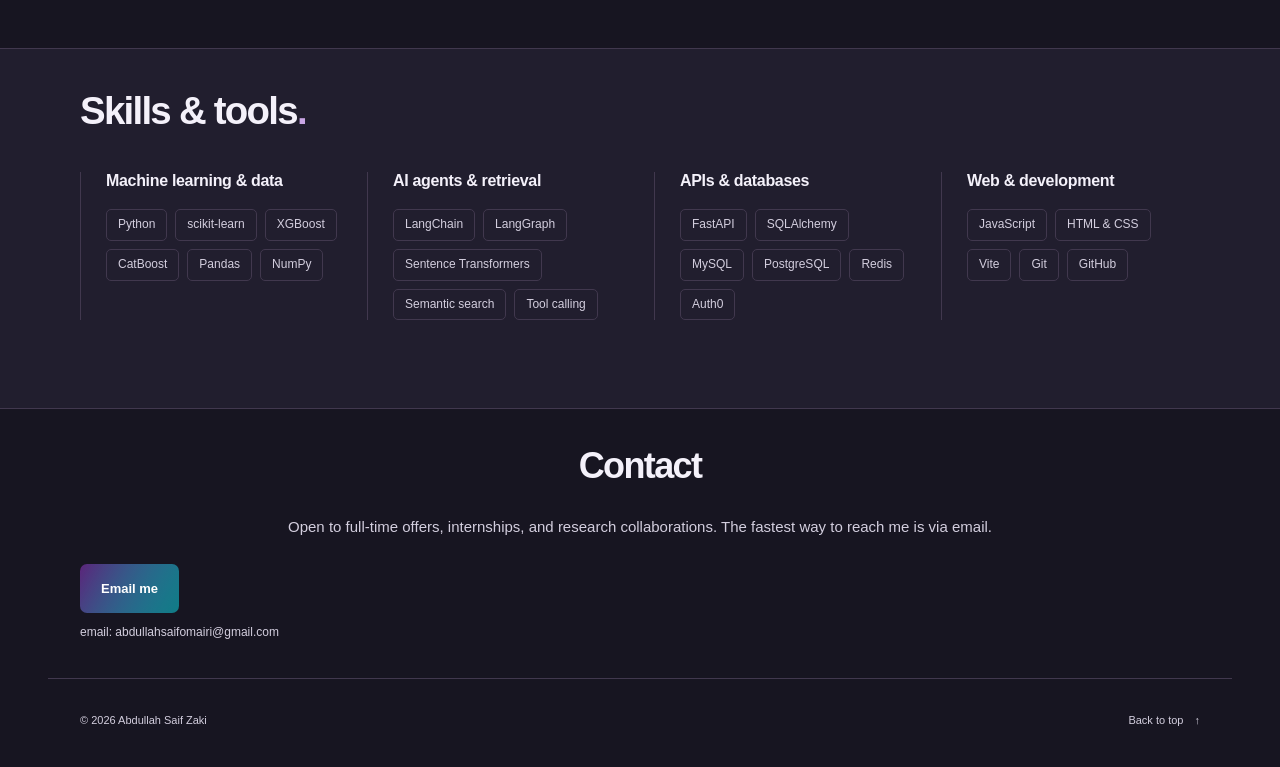
==== commit 52c081f9: "style: theme social buttons" ====
--- a/index.html
+++ b/index.html
@@ -36,8 +36,8 @@
         <p class="hero-intro" id="introduction">I’m an AI engineering enthusiast building intelligent assistants, machine learning models, and Python APIs that help businesses turn data into decisions and make everyday work simpler.</p>
         <div class="hero-actions">
           <a class="button button-primary" href="#projects">View my projects <svg viewBox="0 0 24 24" fill="none" stroke="currentColor" stroke-width="1.5" aria-hidden="true"><path d="M12 4v15m-6-6 6 6 6-6"/></svg></a>
-          <a class="social-link" data-link="github" href="https://github.com/AbdullahSaifZaki" target="_blank" rel="noopener noreferrer"><svg viewBox="0 0 24 24" fill="currentColor" aria-hidden="true"><path d="M12 .9a11.1 11.1 0 0 0-3.51 21.63c.55.1.76-.24.76-.54v-2.08c-3.09.67-3.75-1.32-3.75-1.32-.51-1.29-1.24-1.63-1.24-1.63-1.01-.7.08-.68.08-.68 1.11.08 1.7 1.14 1.7 1.14.99 1.7 2.59 1.21 3.22.93.1-.72.39-1.21.7-1.49-2.47-.28-5.06-1.23-5.06-5.49 0-1.21.43-2.2 1.14-2.98-.11-.28-.5-1.41.11-2.94 0 0 .93-.3 3.05 1.14a10.6 10.6 0 0 1 5.55 0c2.12-1.44 3.05-1.14 3.05-1.14.61 1.53.22 2.66.11 2.94.71.78 1.14 1.77 1.14 2.98 0 4.28-2.6 5.2-5.08 5.48.4.34.75 1.02.75 2.06v3.08c0 .3.2.65.76.54A11.1 11.1 0 0 0 12 .9Z"/></svg>GitHub</a>
-          <a class="social-link" data-link="linkedin" href="https://www.linkedin.com/in/abdullah-saif-7bb155397/" target="_blank" rel="noopener noreferrer"><svg viewBox="0 0 24 24" fill="currentColor" aria-hidden="true"><path d="M5.2 3a2.2 2.2 0 1 1 0 4.4 2.2 2.2 0 0 1 0-4.4ZM3.3 9h3.8v12H3.3V9Zm6.2 0h3.6v1.6h.1c.5-.9 1.7-1.9 3.5-1.9 3.8 0 4.5 2.5 4.5 5.7V21h-3.8v-5.8c0-1.4 0-3.2-1.9-3.2s-2.2 1.5-2.2 3.1V21H9.5V9Z"/></svg>LinkedIn</a>
+          <a class="social-link" data-link="github" href="https://github.com/AbdullahSaifZaki" target="_blank" rel="noopener noreferrer"><svg viewBox="0 0 24 24" fill="currentColor" aria-hidden="true"><path d="M12 .9a11.1 11.1 0 0 0-3.51 21.63c.55.1.76-.24.76-.54v-2.08c-3.09.67-3.75-1.32-3.75-1.32-.51-1.29-1.24-1.63-1.24-1.63-1.01-.7.08-.68.08-.68 1.11.08 1.7 1.14 1.7 1.14.99 1.7 2.59 1.21 3.22.93.1-.72.39-1.21.7-1.49-2.47-.28-5.06-1.23-5.06-5.49 0-1.21.43-2.2 1.14-2.98-.11-.28-.5-1.41.11-2.94 0 0 .93-.3 3.05 1.14a10.6 10.6 0 0 1 5.55 0c2.12-1.44 3.05-1.14 3.05-1.14.61 1.53.22 2.66.11 2.94.71.78 1.14 1.77 1.14 2.98 0 4.28-2.6 5.2-5.08 5.48.4.34.75 1.02.75 2.06v3.08c0 .3.2.65.76.54A11.1 11.1 0 0 0 12 .9Z"/></svg>GitHub <span aria-hidden="true">↗</span></a>
+          <a class="social-link" data-link="linkedin" href="https://www.linkedin.com/in/abdullah-saif-7bb155397/" target="_blank" rel="noopener noreferrer"><svg viewBox="0 0 24 24" fill="currentColor" aria-hidden="true"><path d="M5.2 3a2.2 2.2 0 1 1 0 4.4 2.2 2.2 0 0 1 0-4.4ZM3.3 9h3.8v12H3.3V9Zm6.2 0h3.6v1.6h.1c.5-.9 1.7-1.9 3.5-1.9 3.8 0 4.5 2.5 4.5 5.7V21h-3.8v-5.8c0-1.4 0-3.2-1.9-3.2s-2.2 1.5-2.2 3.1V21H9.5V9Z"/></svg>LinkedIn <span aria-hidden="true">↗</span></a>
         </div>
       </div>
     </section>
--- a/styles.css
+++ b/styles.css
@@ -77,8 +77,8 @@
 .button-primary { background: var(--button-gradient); color: #ffffff; }
 .button-primary[href]:hover { transform: translateY(-2px); box-shadow: 0 6px 18px rgb(91 36 122 / 18%); }
 .button svg { width: 17px; height: 17px; }
-.social-link { display: inline-flex; align-items: center; justify-content: center; gap: 8px; min-height: 49px; padding: 12px 17px; border: 1px solid var(--line); border-radius: 7px; background: var(--surface); font-size: 13px; font-weight: 600; transition: background .2s, color .2s, border-color .2s, transform .2s; }
-.social-link[href]:hover, .social-link[href]:focus-visible { background: var(--button-gradient); color: #ffffff; border-color: transparent; transform: translateY(-2px); }
+.social-link { display: inline-flex; align-items: center; justify-content: center; gap: 8px; min-height: 54px; padding: 13px 20px; border: 1px solid var(--line); border-radius: 12px; background: var(--surface); font-size: 15px; font-weight: 600; transition: background .2s, color .2s, border-color .2s, transform .2s; }
+.social-link[href]:hover, .social-link[href]:focus-visible { background: var(--soft); color: var(--accent); border-color: var(--accent); }
 .social-link[href]:active { transform: translateY(1px); }
 .social-link svg { width: 15px; height: 15px; }
 .social-link > span { margin-left: 1px; font-size: 16px; }
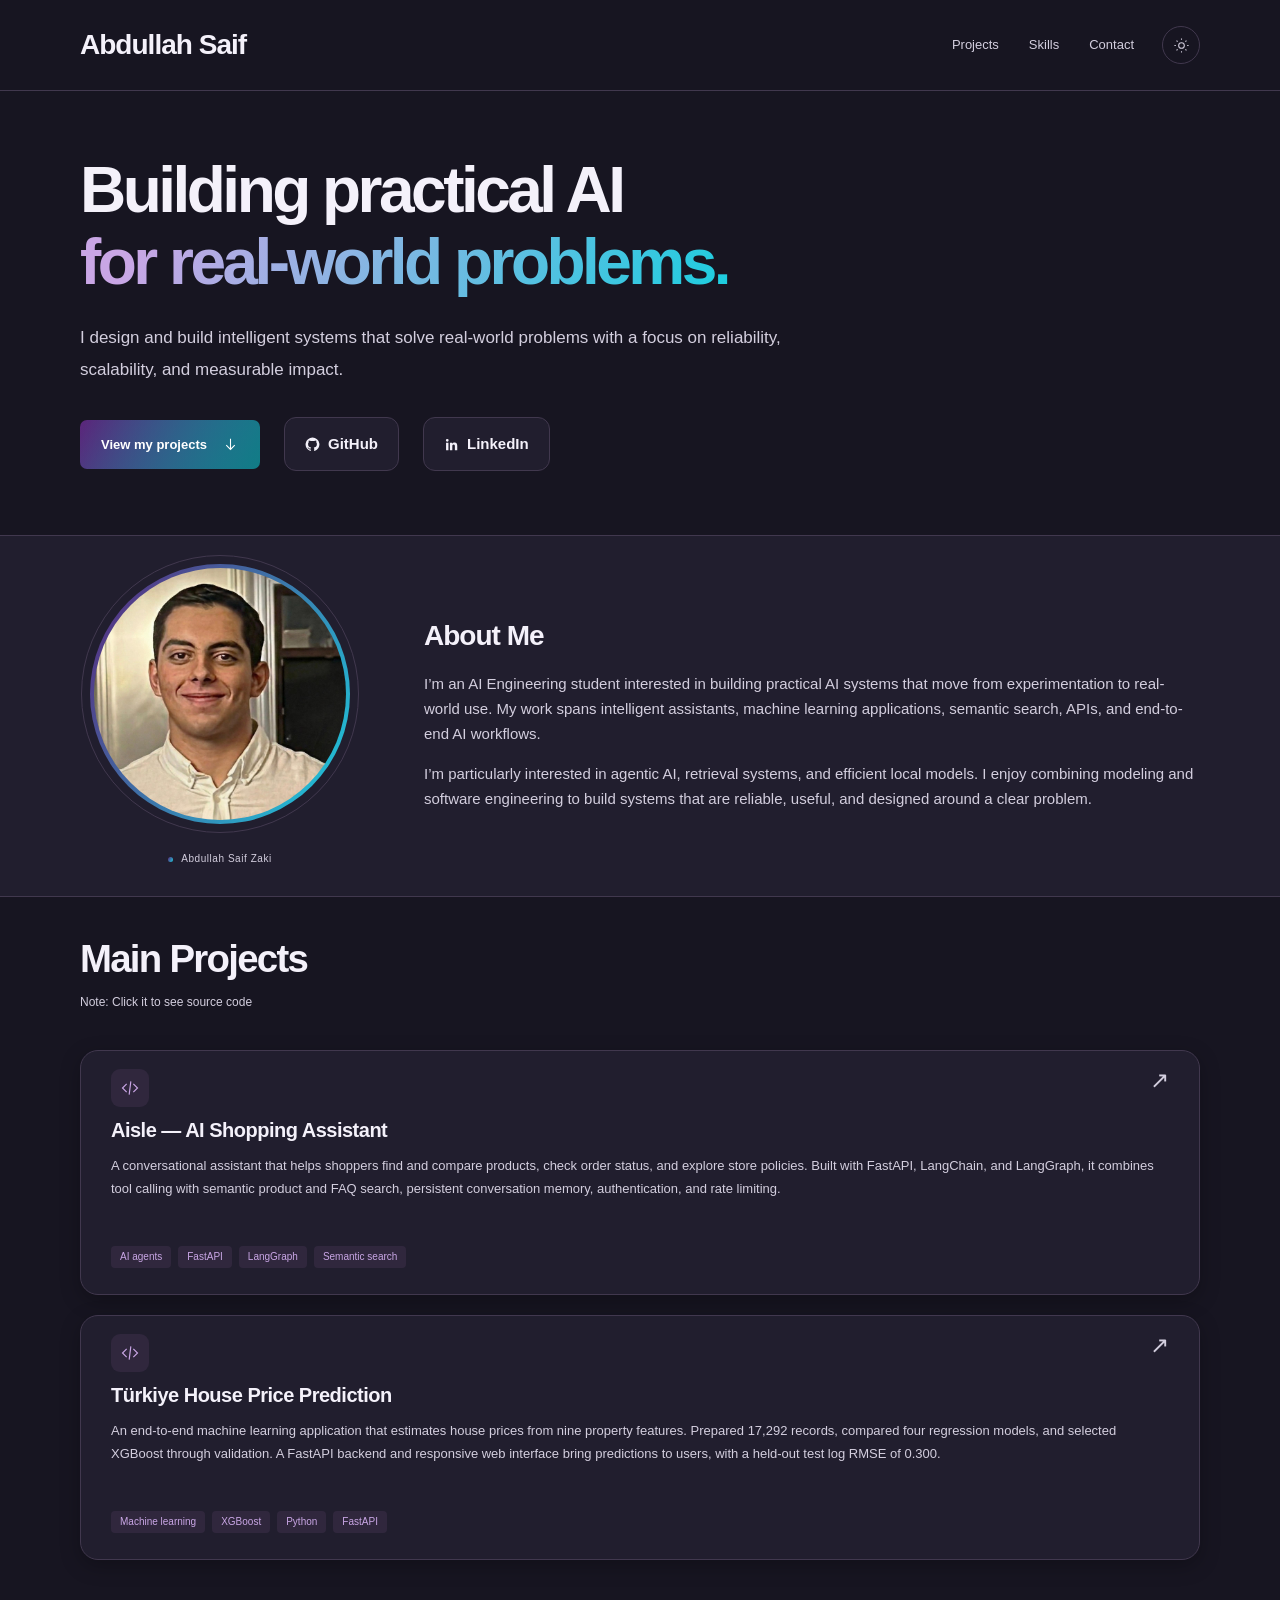
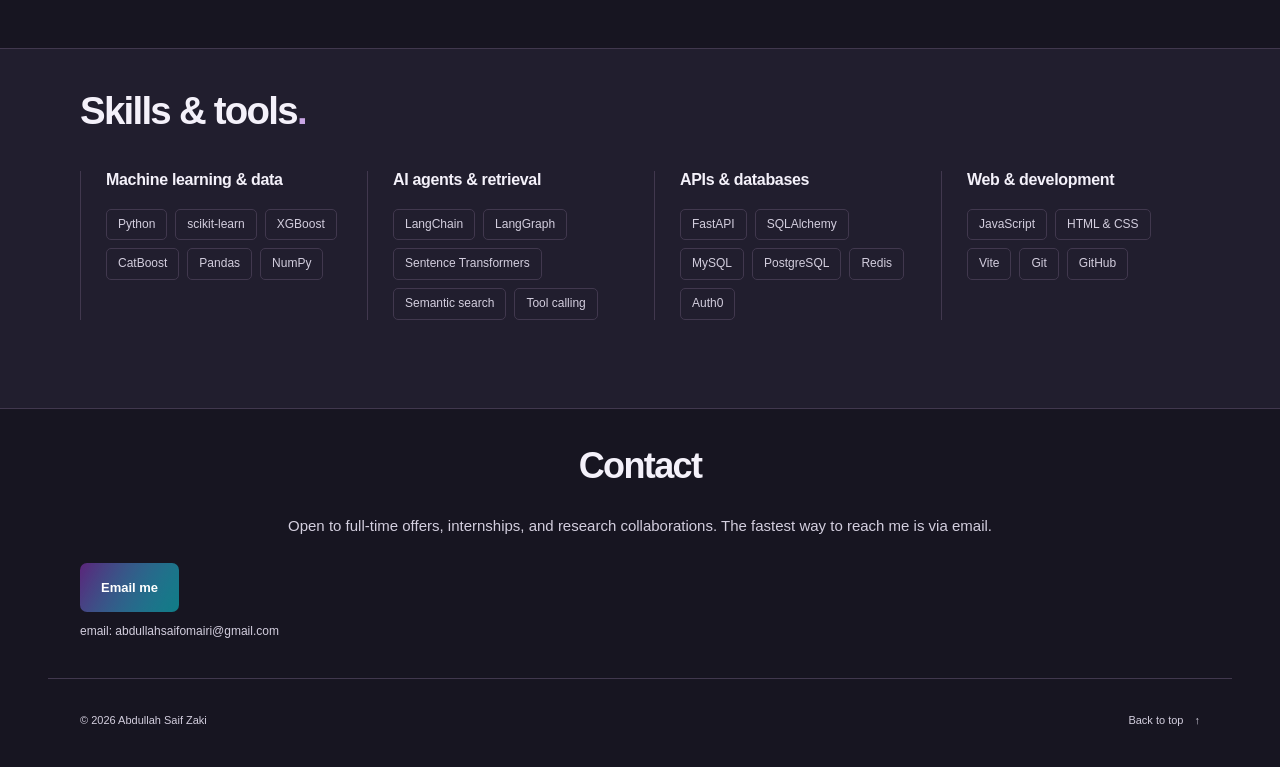
==== commit cb58f6bf: "style: limit social hover to border" ====
--- a/index.html
+++ b/index.html
@@ -36,8 +36,8 @@
         <p class="hero-intro" id="introduction">I’m an AI engineering enthusiast building intelligent assistants, machine learning models, and Python APIs that help businesses turn data into decisions and make everyday work simpler.</p>
         <div class="hero-actions">
           <a class="button button-primary" href="#projects">View my projects <svg viewBox="0 0 24 24" fill="none" stroke="currentColor" stroke-width="1.5" aria-hidden="true"><path d="M12 4v15m-6-6 6 6 6-6"/></svg></a>
-          <a class="social-link" data-link="github" href="https://github.com/AbdullahSaifZaki" target="_blank" rel="noopener noreferrer"><svg viewBox="0 0 24 24" fill="currentColor" aria-hidden="true"><path d="M12 .9a11.1 11.1 0 0 0-3.51 21.63c.55.1.76-.24.76-.54v-2.08c-3.09.67-3.75-1.32-3.75-1.32-.51-1.29-1.24-1.63-1.24-1.63-1.01-.7.08-.68.08-.68 1.11.08 1.7 1.14 1.7 1.14.99 1.7 2.59 1.21 3.22.93.1-.72.39-1.21.7-1.49-2.47-.28-5.06-1.23-5.06-5.49 0-1.21.43-2.2 1.14-2.98-.11-.28-.5-1.41.11-2.94 0 0 .93-.3 3.05 1.14a10.6 10.6 0 0 1 5.55 0c2.12-1.44 3.05-1.14 3.05-1.14.61 1.53.22 2.66.11 2.94.71.78 1.14 1.77 1.14 2.98 0 4.28-2.6 5.2-5.08 5.48.4.34.75 1.02.75 2.06v3.08c0 .3.2.65.76.54A11.1 11.1 0 0 0 12 .9Z"/></svg>GitHub <span aria-hidden="true">↗</span></a>
-          <a class="social-link" data-link="linkedin" href="https://www.linkedin.com/in/abdullah-saif-7bb155397/" target="_blank" rel="noopener noreferrer"><svg viewBox="0 0 24 24" fill="currentColor" aria-hidden="true"><path d="M5.2 3a2.2 2.2 0 1 1 0 4.4 2.2 2.2 0 0 1 0-4.4ZM3.3 9h3.8v12H3.3V9Zm6.2 0h3.6v1.6h.1c.5-.9 1.7-1.9 3.5-1.9 3.8 0 4.5 2.5 4.5 5.7V21h-3.8v-5.8c0-1.4 0-3.2-1.9-3.2s-2.2 1.5-2.2 3.1V21H9.5V9Z"/></svg>LinkedIn <span aria-hidden="true">↗</span></a>
+          <a class="social-link" data-link="github" href="https://github.com/AbdullahSaifZaki" target="_blank" rel="noopener noreferrer"><svg viewBox="0 0 24 24" fill="currentColor" aria-hidden="true"><path d="M12 .9a11.1 11.1 0 0 0-3.51 21.63c.55.1.76-.24.76-.54v-2.08c-3.09.67-3.75-1.32-3.75-1.32-.51-1.29-1.24-1.63-1.24-1.63-1.01-.7.08-.68.08-.68 1.11.08 1.7 1.14 1.7 1.14.99 1.7 2.59 1.21 3.22.93.1-.72.39-1.21.7-1.49-2.47-.28-5.06-1.23-5.06-5.49 0-1.21.43-2.2 1.14-2.98-.11-.28-.5-1.41.11-2.94 0 0 .93-.3 3.05 1.14a10.6 10.6 0 0 1 5.55 0c2.12-1.44 3.05-1.14 3.05-1.14.61 1.53.22 2.66.11 2.94.71.78 1.14 1.77 1.14 2.98 0 4.28-2.6 5.2-5.08 5.48.4.34.75 1.02.75 2.06v3.08c0 .3.2.65.76.54A11.1 11.1 0 0 0 12 .9Z"/></svg>GitHub</a>
+          <a class="social-link" data-link="linkedin" href="https://www.linkedin.com/in/abdullah-saif-7bb155397/" target="_blank" rel="noopener noreferrer"><svg viewBox="0 0 24 24" fill="currentColor" aria-hidden="true"><path d="M5.2 3a2.2 2.2 0 1 1 0 4.4 2.2 2.2 0 0 1 0-4.4ZM3.3 9h3.8v12H3.3V9Zm6.2 0h3.6v1.6h.1c.5-.9 1.7-1.9 3.5-1.9 3.8 0 4.5 2.5 4.5 5.7V21h-3.8v-5.8c0-1.4 0-3.2-1.9-3.2s-2.2 1.5-2.2 3.1V21H9.5V9Z"/></svg>LinkedIn</a>
         </div>
       </div>
     </section>
--- a/styles.css
+++ b/styles.css
@@ -78,7 +78,7 @@
 .button-primary[href]:hover { transform: translateY(-2px); box-shadow: 0 6px 18px rgb(91 36 122 / 18%); }
 .button svg { width: 17px; height: 17px; }
 .social-link { display: inline-flex; align-items: center; justify-content: center; gap: 8px; min-height: 54px; padding: 13px 20px; border: 1px solid var(--line); border-radius: 12px; background: var(--surface); font-size: 15px; font-weight: 600; transition: background .2s, color .2s, border-color .2s, transform .2s; }
-.social-link[href]:hover, .social-link[href]:focus-visible { background: var(--soft); color: var(--accent); border-color: var(--accent); }
+.social-link[href]:hover, .social-link[href]:focus-visible { background: var(--surface); color: var(--ink); border-color: var(--accent); }
 .social-link[href]:active { transform: translateY(1px); }
 .social-link svg { width: 15px; height: 15px; }
 .social-link > span { margin-left: 1px; font-size: 16px; }
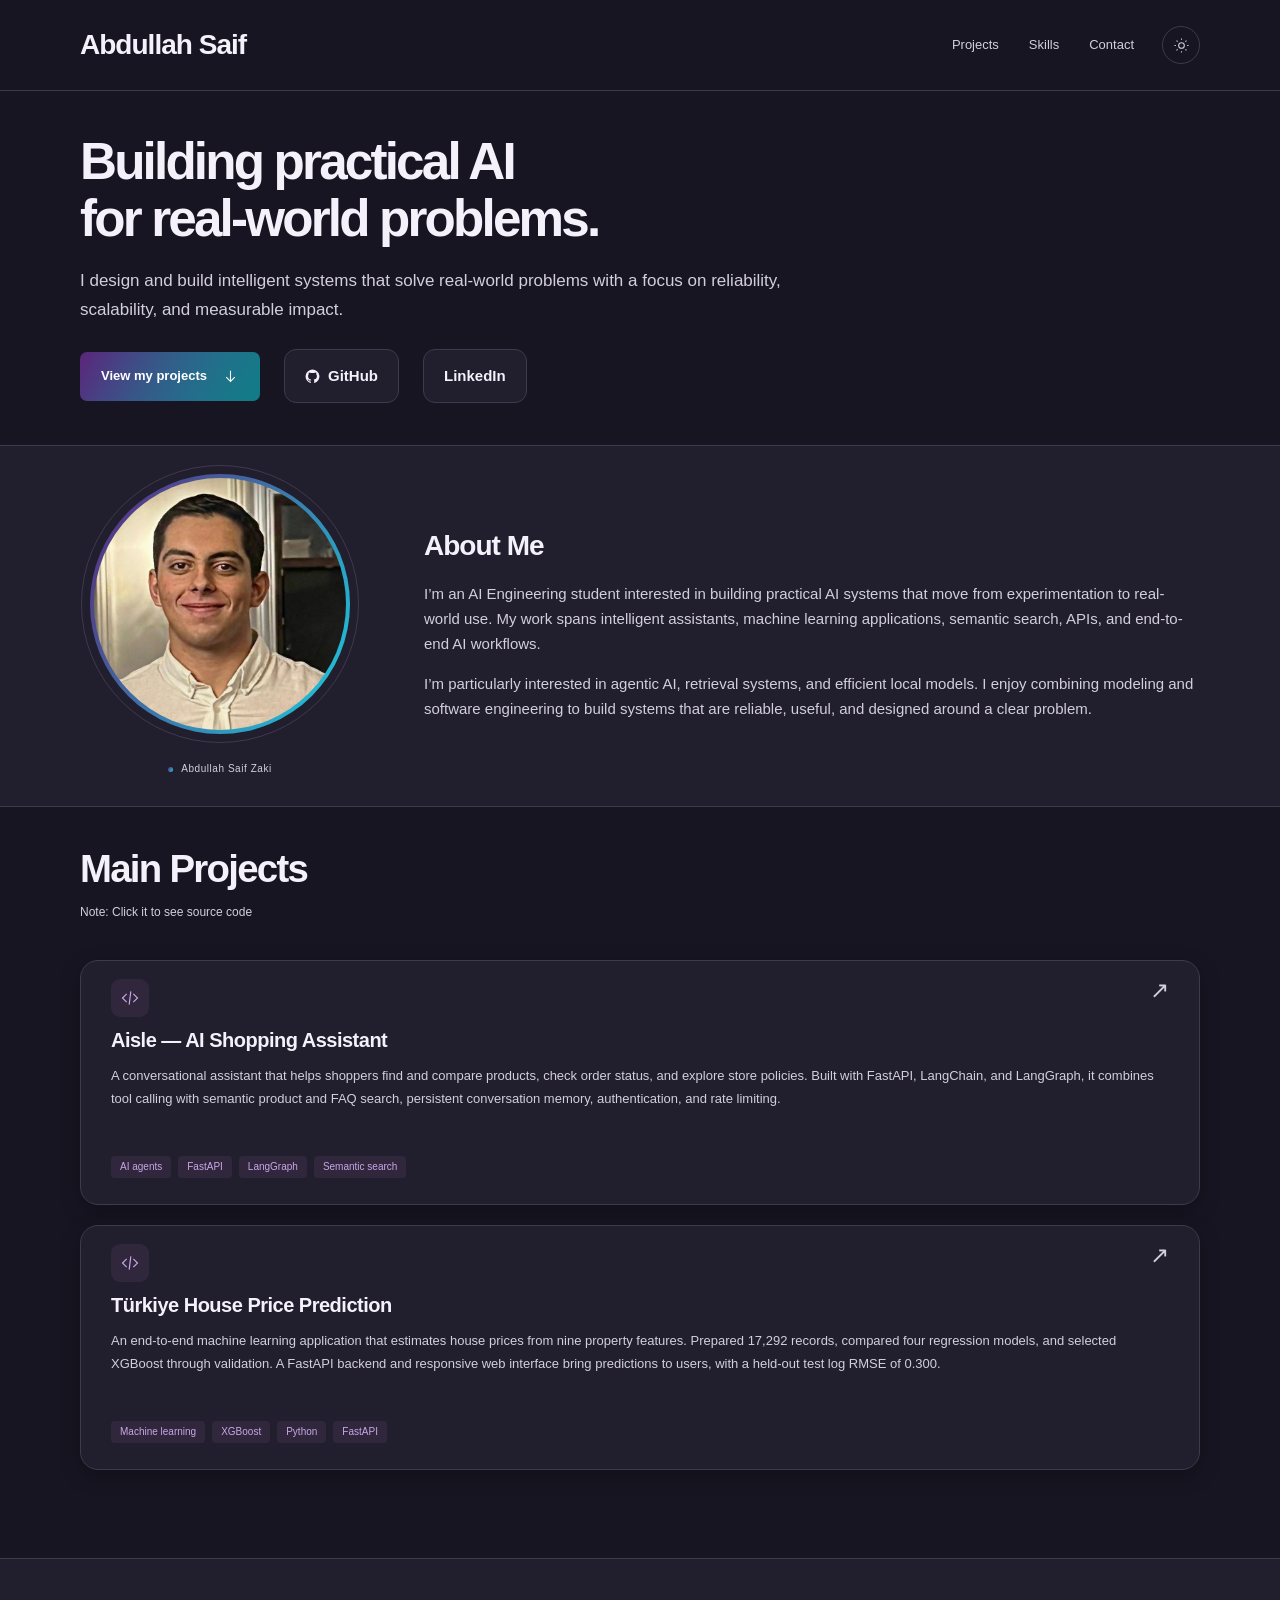
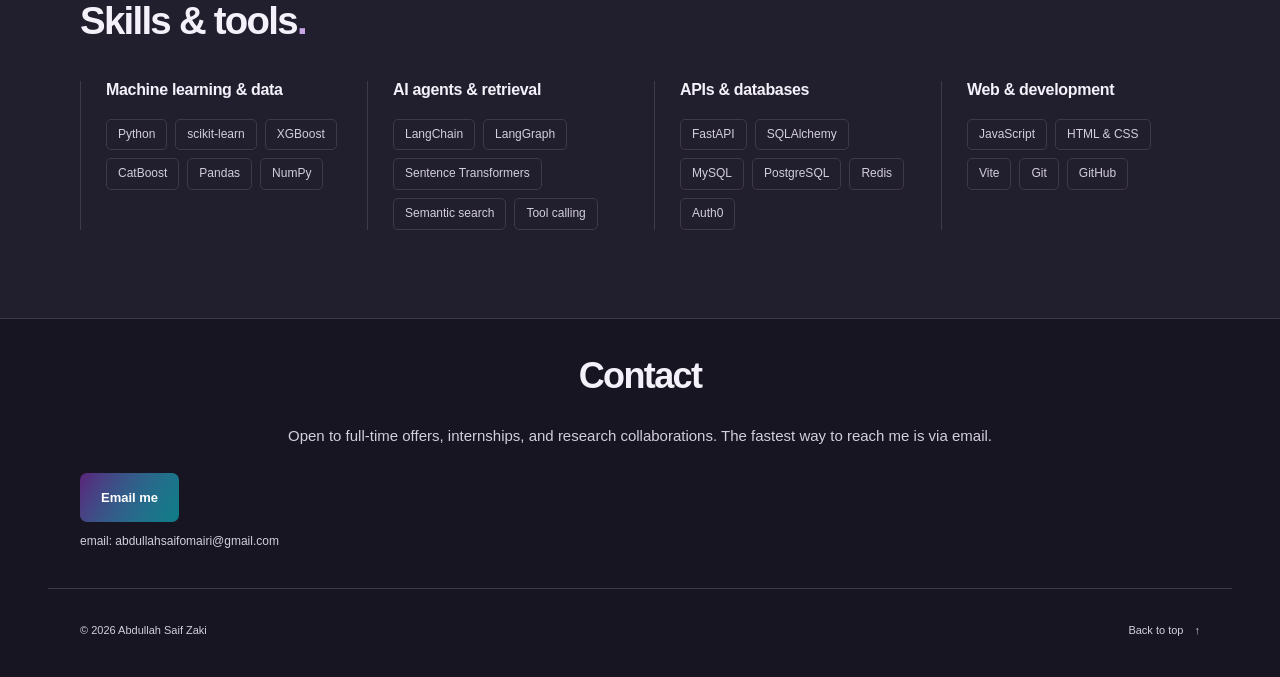
==== commit df5f36c9: "style: remove LinkedIn icon" ====
--- a/index.html
+++ b/index.html
@@ -37,7 +37,7 @@
         <div class="hero-actions">
           <a class="button button-primary" href="#projects">View my projects <svg viewBox="0 0 24 24" fill="none" stroke="currentColor" stroke-width="1.5" aria-hidden="true"><path d="M12 4v15m-6-6 6 6 6-6"/></svg></a>
           <a class="social-link" data-link="github" href="https://github.com/AbdullahSaifZaki" target="_blank" rel="noopener noreferrer"><svg viewBox="0 0 24 24" fill="currentColor" aria-hidden="true"><path d="M12 .9a11.1 11.1 0 0 0-3.51 21.63c.55.1.76-.24.76-.54v-2.08c-3.09.67-3.75-1.32-3.75-1.32-.51-1.29-1.24-1.63-1.24-1.63-1.01-.7.08-.68.08-.68 1.11.08 1.7 1.14 1.7 1.14.99 1.7 2.59 1.21 3.22.93.1-.72.39-1.21.7-1.49-2.47-.28-5.06-1.23-5.06-5.49 0-1.21.43-2.2 1.14-2.98-.11-.28-.5-1.41.11-2.94 0 0 .93-.3 3.05 1.14a10.6 10.6 0 0 1 5.55 0c2.12-1.44 3.05-1.14 3.05-1.14.61 1.53.22 2.66.11 2.94.71.78 1.14 1.77 1.14 2.98 0 4.28-2.6 5.2-5.08 5.48.4.34.75 1.02.75 2.06v3.08c0 .3.2.65.76.54A11.1 11.1 0 0 0 12 .9Z"/></svg>GitHub</a>
-          <a class="social-link" data-link="linkedin" href="https://www.linkedin.com/in/abdullah-saif-7bb155397/" target="_blank" rel="noopener noreferrer"><svg viewBox="0 0 24 24" fill="currentColor" aria-hidden="true"><path d="M5.2 3a2.2 2.2 0 1 1 0 4.4 2.2 2.2 0 0 1 0-4.4ZM3.3 9h3.8v12H3.3V9Zm6.2 0h3.6v1.6h.1c.5-.9 1.7-1.9 3.5-1.9 3.8 0 4.5 2.5 4.5 5.7V21h-3.8v-5.8c0-1.4 0-3.2-1.9-3.2s-2.2 1.5-2.2 3.1V21H9.5V9Z"/></svg>LinkedIn</a>
+          <a class="social-link" data-link="linkedin" href="https://www.linkedin.com/in/abdullah-saif-7bb155397/" target="_blank" rel="noopener noreferrer">LinkedIn</a>
         </div>
       </div>
     </section>
--- a/styles.css
+++ b/styles.css
@@ -14,7 +14,7 @@
   --radius: 18px;
   --content: 1120px;
   --section-space: 88px;
-  --body-font: "Avenir Next", Avenir, "Segoe UI", Arial, sans-serif;
+  --body-font: Arial, Helvetica, sans-serif;
 }
 :root[data-theme="dark"] {
   color-scheme: dark;
@@ -63,16 +63,16 @@
 .sun { display: none; }
 :root[data-theme="dark"] .sun { display: block; }
 :root[data-theme="dark"] .moon { display: none; }
-.hero { padding-top: 64px; padding-bottom: 64px; }
+.hero { padding-top: 42px; padding-bottom: 42px; }
 .hero-copy { max-width: 960px; }
 .hero h1 { margin-top: 0; }
 .eyebrow { display: flex; align-items: center; gap: 10px; font-size: 11px; letter-spacing: .13em; font-weight: 600; text-transform: uppercase; color: var(--muted); }
 .small-line { display: inline-block; width: 26px; height: 1px; background: var(--accent); }
-h1 { font-size: clamp(46px, 5vw, 65px); letter-spacing: -.055em; margin-top: 25px; line-height: 1.12; }
-.hero-highlight { color: var(--accent); background: var(--text-gradient); -webkit-background-clip: text; background-clip: text; color: transparent; }
+h1 { font-size: clamp(40px, 4vw, 54px); letter-spacing: -.055em; margin-top: 25px; line-height: 1.12; }
+.hero-highlight { color: var(--ink); }
 .accent { color: var(--accent); }
-.hero-intro { max-width: 740px; font-size: 17px; color: var(--muted); line-height: 1.85; margin-top: 24px; }
-.hero-actions { display: flex; align-items: center; flex-wrap: wrap; gap: 24px; margin-top: 32px; }
+.hero-intro { max-width: 740px; font-size: 17px; color: var(--muted); line-height: 1.75; margin-top: 18px; }
+.hero-actions { display: flex; align-items: center; flex-wrap: wrap; gap: 24px; margin-top: 24px; }
 .button { display: inline-flex; align-items: center; justify-content: center; gap: 15px; min-height: 49px; padding: 12px 21px; border-radius: 7px; font-size: 13px; font-weight: 600; transition: background .2s, transform .2s; }
 .button-primary { background: var(--button-gradient); color: #ffffff; }
 .button-primary[href]:hover { transform: translateY(-2px); box-shadow: 0 6px 18px rgb(91 36 122 / 18%); }
@@ -136,7 +136,7 @@
 .site-footer { display: flex; justify-content: space-between; align-items: center; gap: 20px; padding-top: 24px; padding-bottom: 30px; border-top: 1px solid var(--line); font-size: 11px; color: var(--muted); }
 .site-footer a { padding-block: 8px; }
 .site-footer a span { margin-left: 8px; }
-@media (min-width: 1600px) { .hero { padding-block: 80px; } }
+@media (min-width: 1600px) { .hero { padding-block: 56px; } }
 @media (max-width: 960px) {
   .about-inner { grid-template-columns: 240px minmax(0, 1fr); gap: 36px; }
   .hero-actions { gap: 18px; }
@@ -153,10 +153,10 @@
   nav { order: 3; width: 100%; justify-content: center; gap: 35px; border-top: 1px solid var(--line); padding-top: 6px; }
   nav a { font-size: 12px; padding-block: 4px; }
   html { scroll-padding-top: 140px; }
-  .hero { padding-top: 44px; padding-bottom: 44px; }
-  h1 { font-size: 47px; margin-top: 18px; }
-  .hero-intro { font-size: 15px; line-height: 1.8; margin-top: 22px; }
-  .hero-actions { gap: 20px; margin-top: 28px; }
+  .hero { padding-top: 32px; padding-bottom: 32px; }
+  h1 { font-size: 39px; margin-top: 14px; }
+  .hero-intro { font-size: 15px; line-height: 1.75; margin-top: 16px; }
+  .hero-actions { gap: 20px; margin-top: 22px; }
   .hero-actions .button { flex-basis: auto; max-width: none; }
   .portrait-wrap { max-width: 255px; }
   figcaption { margin-top: 23px; }
@@ -178,7 +178,7 @@
   .container { padding-inline: 20px; }
   .hero-actions { gap: 22px; }
   .hero-actions .button { flex-basis: 100%; }
-  h1 { font-size: 42px; }
+  h1 { font-size: 36px; }
 }
 @media (prefers-reduced-motion: reduce) {
   html { scroll-behavior: auto; }
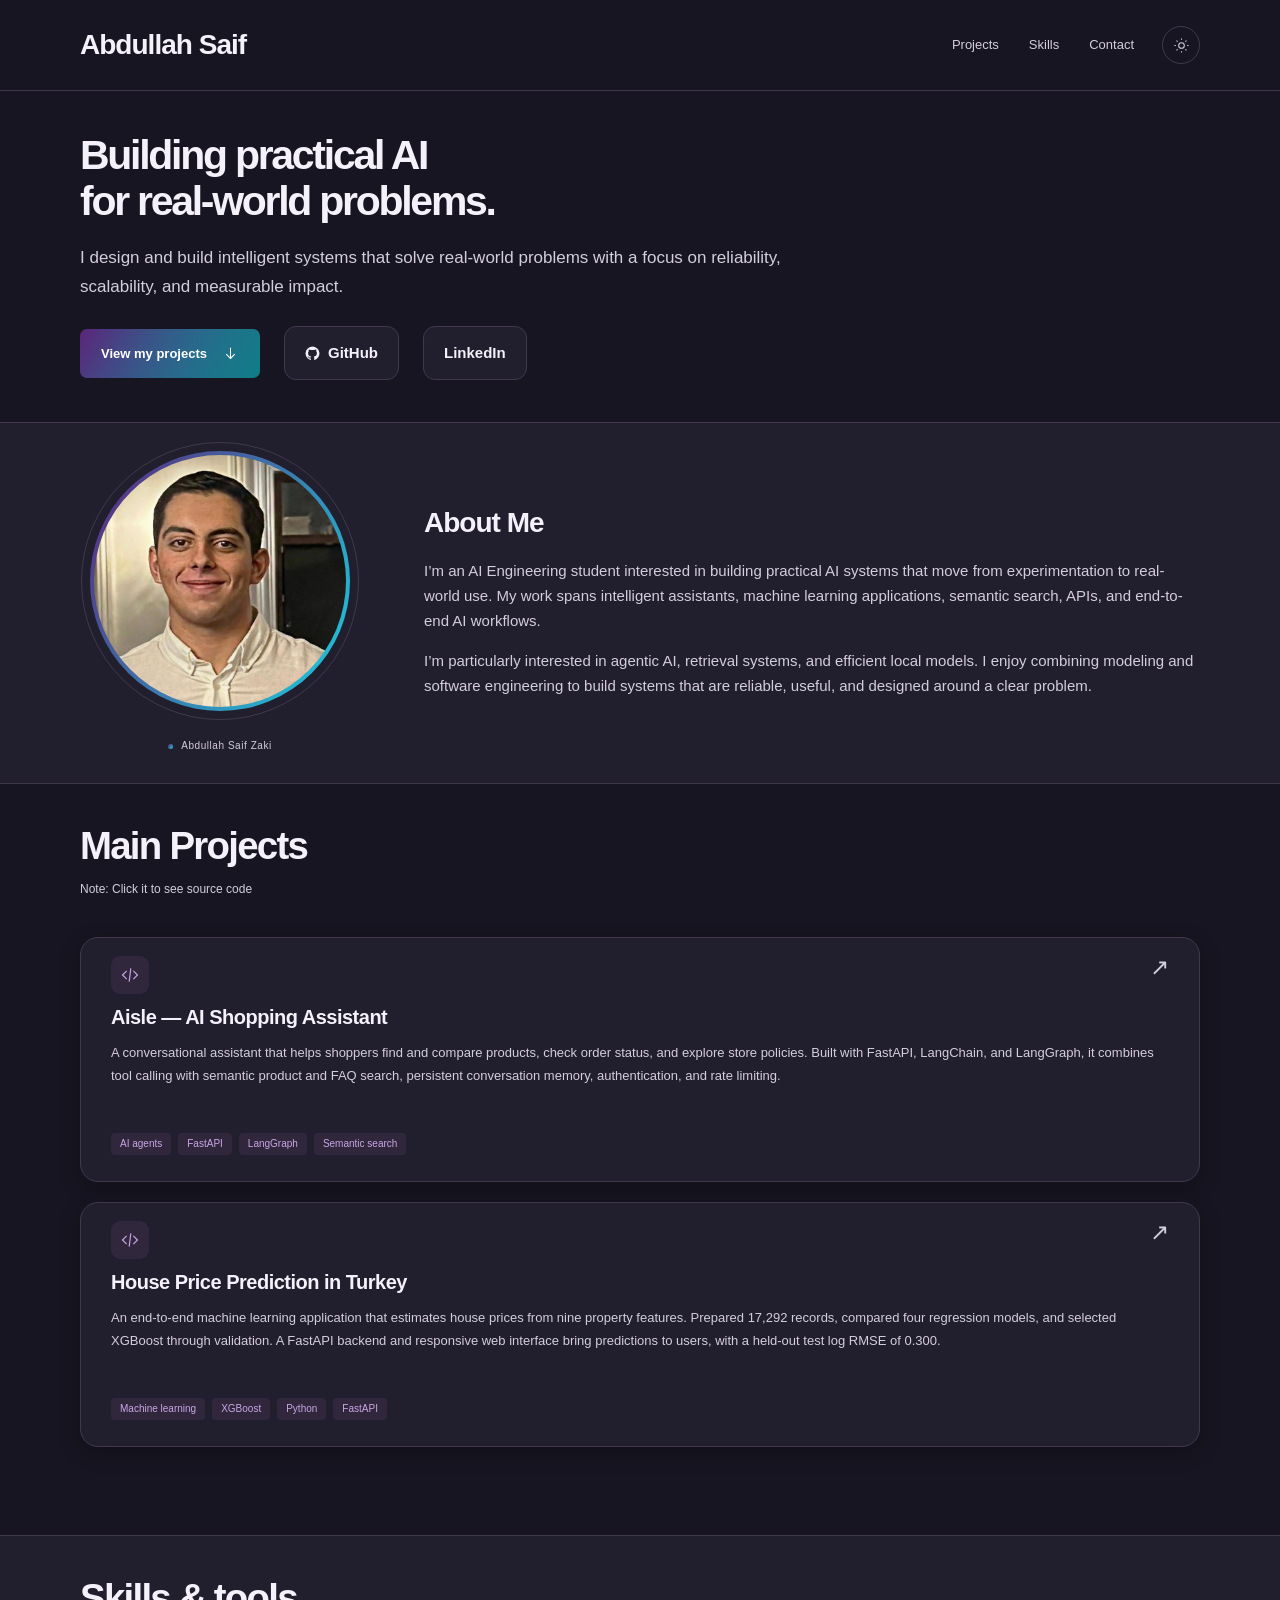
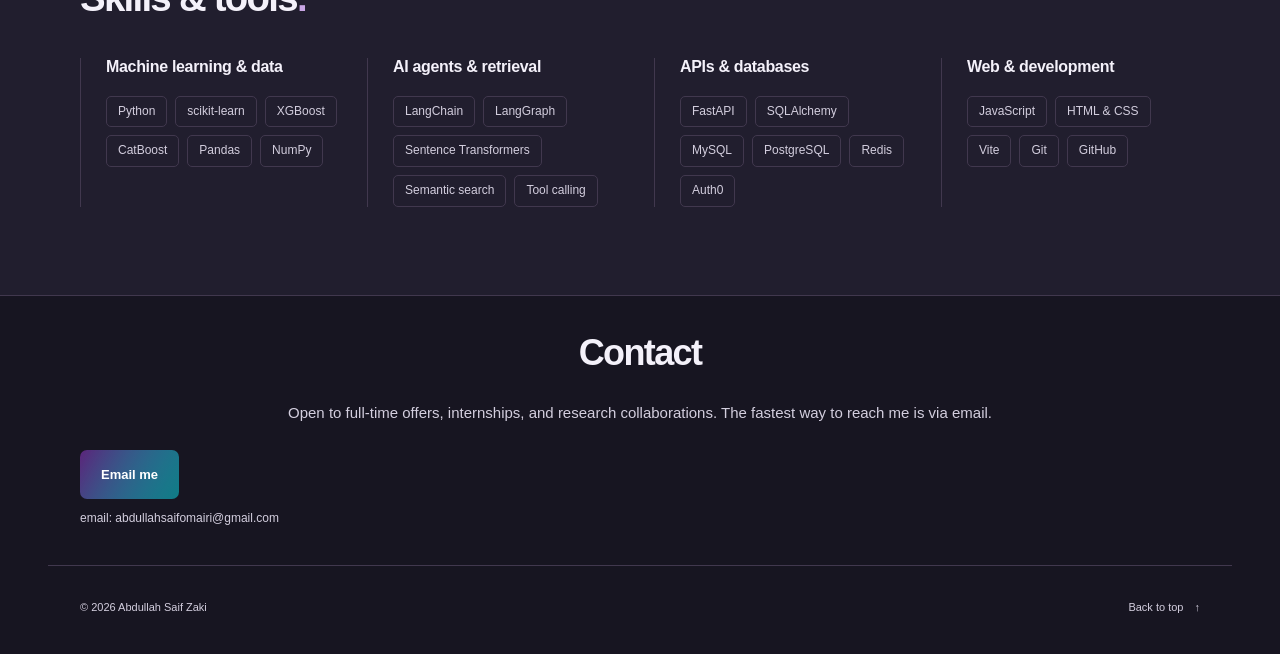
==== commit eace510e: "content: rename house price project" ====
--- a/index.html
+++ b/index.html
@@ -53,7 +53,7 @@
       <div class="section-heading"><div><h2 id="projects-title">Main Projects</h2><p class="project-note">Note: Click it to see source code</p></div></div>
       <div class="project-grid" id="project-grid">
         <a class="project-card" href="https://github.com/AbdullahSaifZaki/Aisle_e_commerce_assistant" target="_blank" rel="noopener noreferrer" aria-label="Aisle — AI Shopping Assistant — view repository on GitHub (opens in a new tab)"><div class="card-top"><span class="project-icon" aria-hidden="true"><svg viewBox="0 0 24 24" fill="none" stroke="currentColor" stroke-width="1.4"><path d="m8 7-5 5 5 5m8-10 5 5-5 5m-3-13-2 16"/></svg></span><span class="card-arrow" aria-hidden="true">↗</span></div><h3>Aisle — AI Shopping Assistant</h3><p>A conversational assistant that helps shoppers find and compare products, check order status, and explore store policies. Built with FastAPI, LangChain, and LangGraph, it combines tool calling with semantic product and FAQ search, persistent conversation memory, authentication, and rate limiting.</p><div class="tags"><span class="tag">AI agents</span><span class="tag">FastAPI</span><span class="tag">LangGraph</span><span class="tag">Semantic search</span></div></a>
-        <a class="project-card" href="https://github.com/AbdullahSaifZaki/house_prices_predictor_ML" target="_blank" rel="noopener noreferrer" aria-label="Türkiye House Price Prediction — view repository on GitHub (opens in a new tab)"><div class="card-top"><span class="project-icon" aria-hidden="true"><svg viewBox="0 0 24 24" fill="none" stroke="currentColor" stroke-width="1.4"><path d="m8 7-5 5 5 5m8-10 5 5-5 5m-3-13-2 16"/></svg></span><span class="card-arrow" aria-hidden="true">↗</span></div><h3>Türkiye House Price Prediction</h3><p>An end-to-end machine learning application that estimates house prices from nine property features. Prepared 17,292 records, compared four regression models, and selected XGBoost through validation. A FastAPI backend and responsive web interface bring predictions to users, with a held-out test log RMSE of 0.300.</p><div class="tags"><span class="tag">Machine learning</span><span class="tag">XGBoost</span><span class="tag">Python</span><span class="tag">FastAPI</span></div></a>
+        <a class="project-card" href="https://github.com/AbdullahSaifZaki/house_prices_predictor_ML" target="_blank" rel="noopener noreferrer" aria-label="House Price Prediction in Turkey — view repository on GitHub (opens in a new tab)"><div class="card-top"><span class="project-icon" aria-hidden="true"><svg viewBox="0 0 24 24" fill="none" stroke="currentColor" stroke-width="1.4"><path d="m8 7-5 5 5 5m8-10 5 5-5 5m-3-13-2 16"/></svg></span><span class="card-arrow" aria-hidden="true">↗</span></div><h3>House Price Prediction in Turkey</h3><p>An end-to-end machine learning application that estimates house prices from nine property features. Prepared 17,292 records, compared four regression models, and selected XGBoost through validation. A FastAPI backend and responsive web interface bring predictions to users, with a held-out test log RMSE of 0.300.</p><div class="tags"><span class="tag">Machine learning</span><span class="tag">XGBoost</span><span class="tag">Python</span><span class="tag">FastAPI</span></div></a>
       </div>
     </section>
     <section class="skills-section section" id="skills" aria-labelledby="skills-title">
--- a/styles.css
+++ b/styles.css
@@ -68,7 +68,7 @@
 .hero h1 { margin-top: 0; }
 .eyebrow { display: flex; align-items: center; gap: 10px; font-size: 11px; letter-spacing: .13em; font-weight: 600; text-transform: uppercase; color: var(--muted); }
 .small-line { display: inline-block; width: 26px; height: 1px; background: var(--accent); }
-h1 { font-size: clamp(40px, 4vw, 54px); letter-spacing: -.055em; margin-top: 25px; line-height: 1.12; }
+h1 { font-size: clamp(36px, 3.2vw, 46px); letter-spacing: -.055em; margin-top: 25px; line-height: 1.12; }
 .hero-highlight { color: var(--ink); }
 .accent { color: var(--accent); }
 .hero-intro { max-width: 740px; font-size: 17px; color: var(--muted); line-height: 1.75; margin-top: 18px; }
@@ -154,7 +154,7 @@
   nav a { font-size: 12px; padding-block: 4px; }
   html { scroll-padding-top: 140px; }
   .hero { padding-top: 32px; padding-bottom: 32px; }
-  h1 { font-size: 39px; margin-top: 14px; }
+  h1 { font-size: 35px; margin-top: 14px; }
   .hero-intro { font-size: 15px; line-height: 1.75; margin-top: 16px; }
   .hero-actions { gap: 20px; margin-top: 22px; }
   .hero-actions .button { flex-basis: auto; max-width: none; }
@@ -178,7 +178,7 @@
   .container { padding-inline: 20px; }
   .hero-actions { gap: 22px; }
   .hero-actions .button { flex-basis: 100%; }
-  h1 { font-size: 36px; }
+  h1 { font-size: 32px; }
 }
 @media (prefers-reduced-motion: reduce) {
   html { scroll-behavior: auto; }
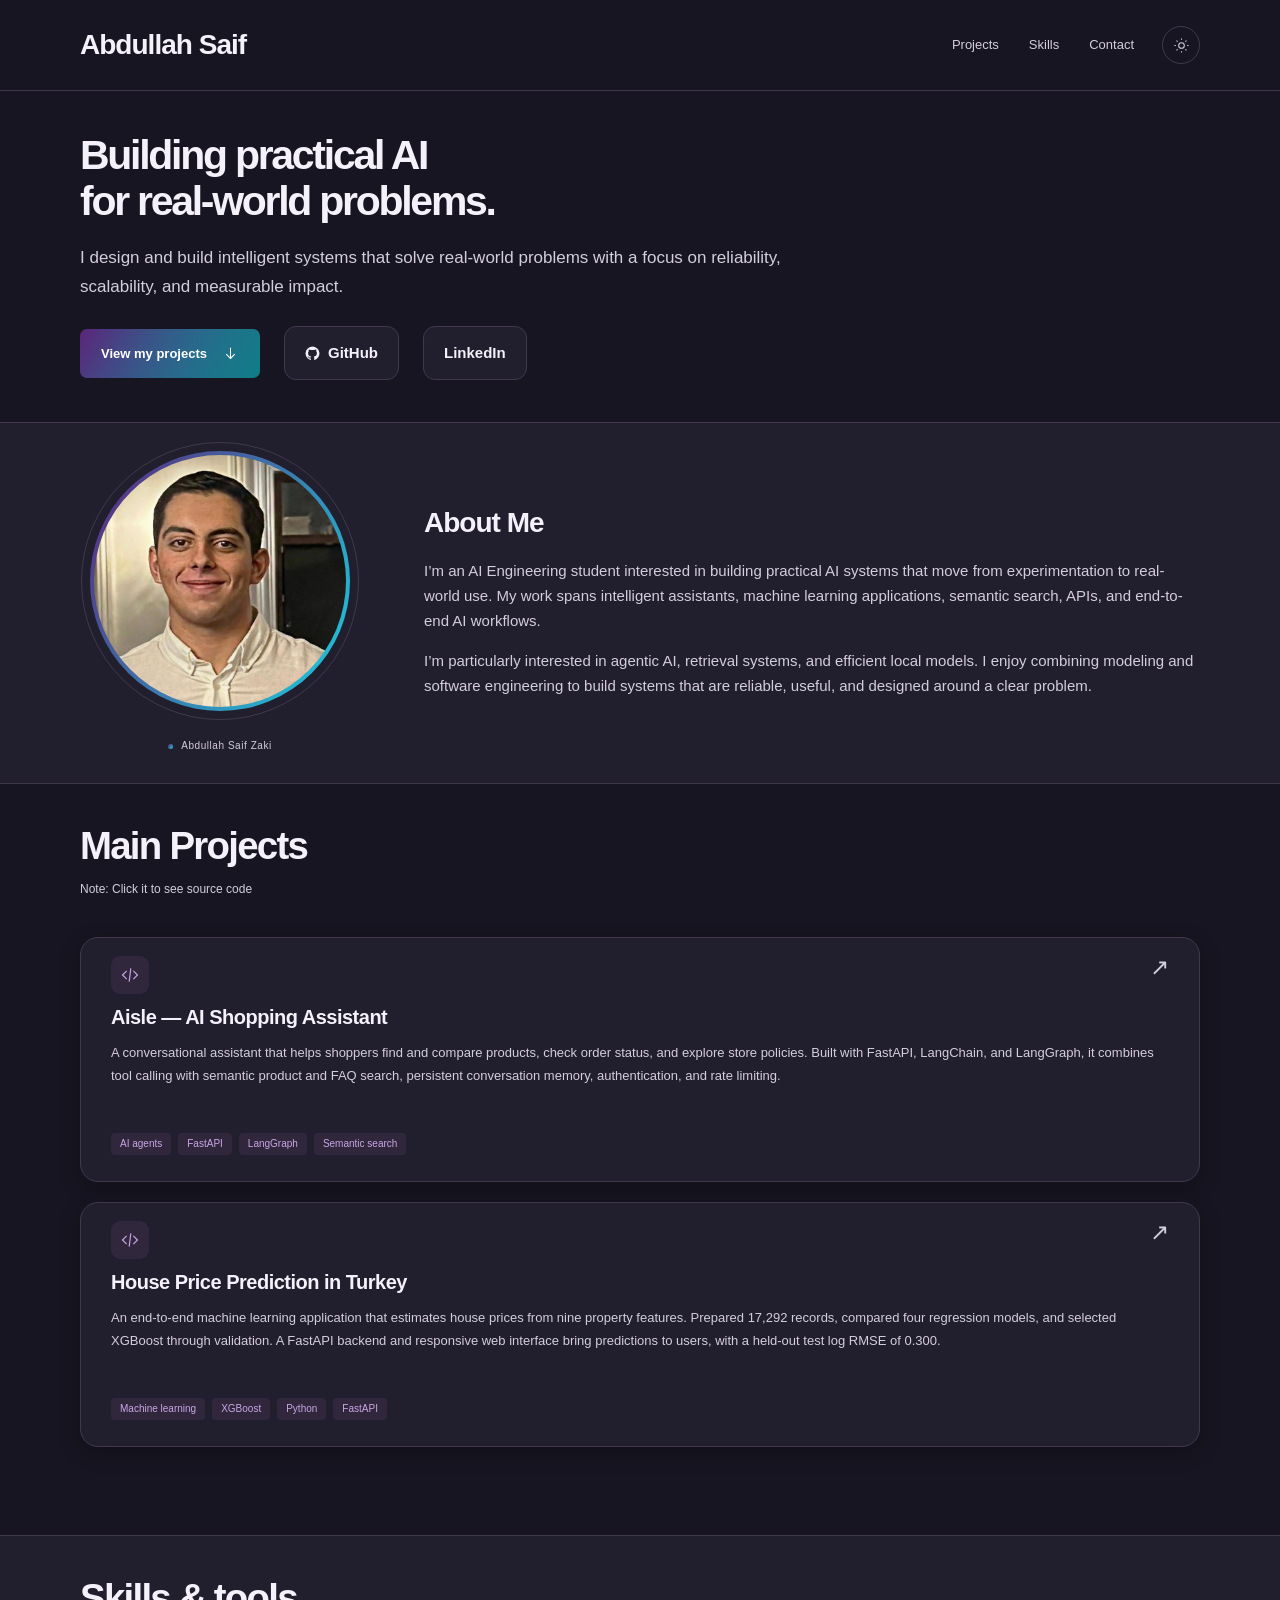
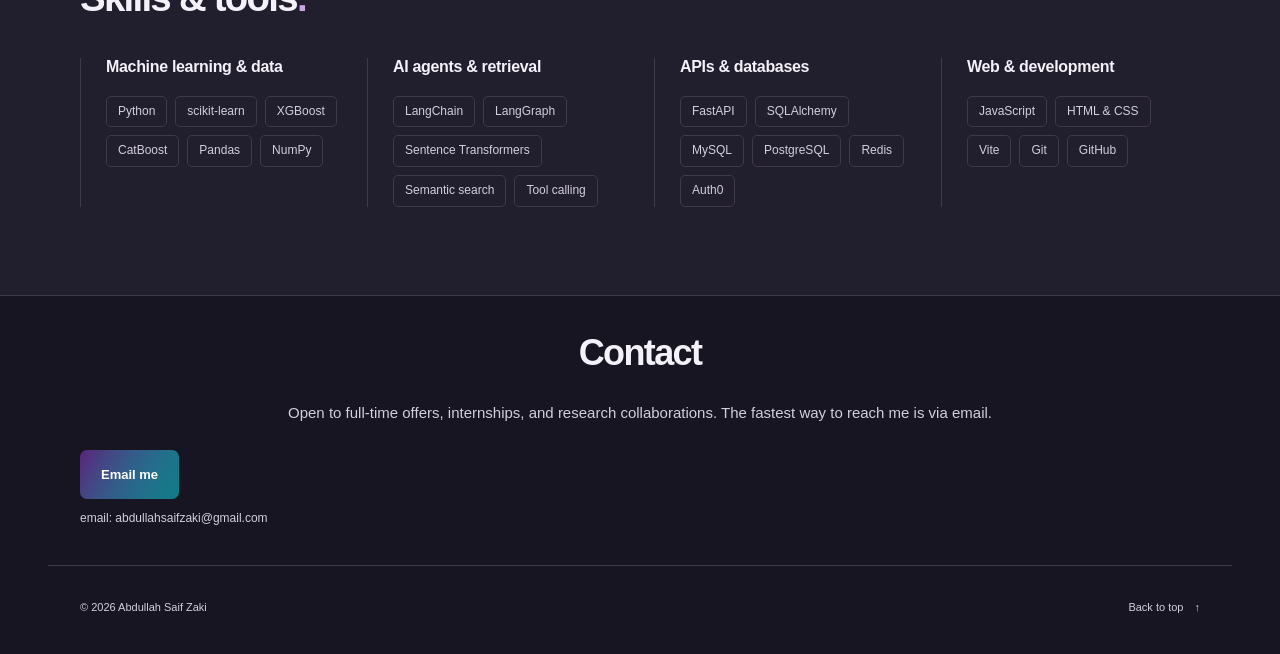
==== commit 529972d6: "content: update contact email" ====
--- a/index.html
+++ b/index.html
@@ -63,7 +63,7 @@
       <div class="contact-panel">
         <h2 id="contact-title">Contact</h2>
         <p id="contact-note">Open to full-time offers, internships, and research collaborations. The fastest way to reach me is via email.</p>
-        <div class="contact-actions"><a class="button button-primary" id="email-link" href="mailto:abdullahsaifomairi@gmail.com">Email me</a><small class="contact-email" id="contact-email">email: abdullahsaifomairi@gmail.com</small></div>
+        <div class="contact-actions"><a class="button button-primary" id="email-link" href="mailto:abdullahsaifzaki@gmail.com">Email me</a><small class="contact-email" id="contact-email">email: abdullahsaifzaki@gmail.com</small></div>
       </div>
     </section>
   </main>
